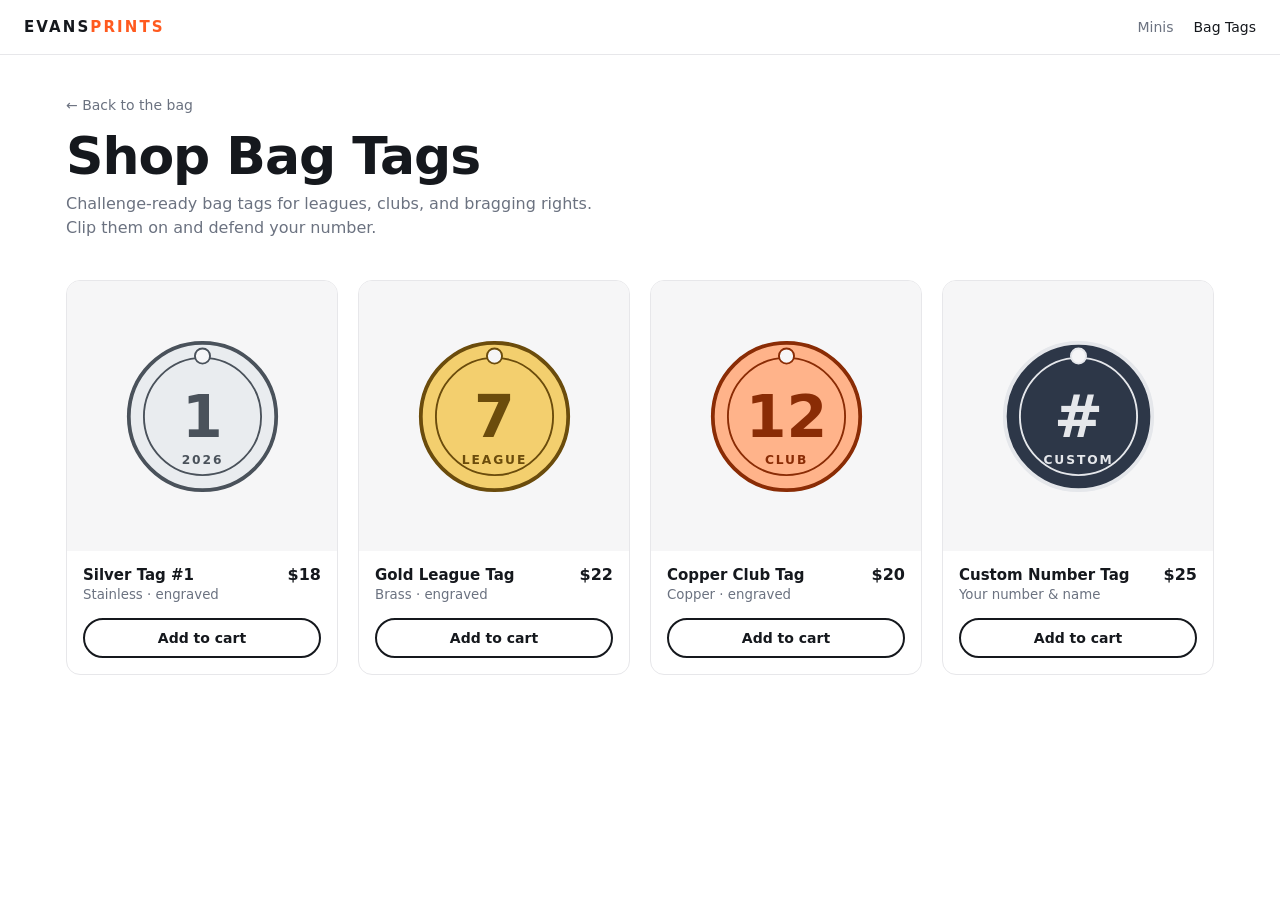
==== shop-bag-tags.html @ f1944061 "Add disc golf bag landing mockup with Shop Minis / Shop Bag Tags callouts Illustrated SVG hero: back" ====
<!doctype html>
<html lang="en">
<head>
<meta charset="utf-8">
<meta name="viewport" content="width=device-width, initial-scale=1">
<title>Shop Bag Tags — Evansprints</title>
<link rel="stylesheet" href="styles.css">
</head>
<body>
<header class="site-header">
  <a class="brand" href="index.html">EVANS<span>PRINTS</span></a>
  <nav class="site-nav">
    <a href="shop-minis.html">Minis</a>
    <a href="shop-bag-tags.html" aria-current="page">Bag Tags</a>
  </nav>
</header>
<main>
  <section class="shop-head">
    <a class="back" href="index.html">&larr; Back to the bag</a>
    <h1>Shop Bag Tags</h1>
    <p>Challenge-ready bag tags for leagues, clubs, and bragging rights. Clip them on and defend your number.</p>
  </section>
  <section class="grid">
    <article class="card">
      <div class="img"><svg viewBox="0 0 200 200" aria-hidden="true"><circle cx="100" cy="100" r="78" fill="#e9ecef" stroke="#4a525b" stroke-width="4"/><circle cx="100" cy="100" r="62" fill="none" stroke="#4a525b" stroke-width="2"/><circle cx="100" cy="36" r="8" fill="#f6f6f7" stroke="#4a525b" stroke-width="2"/><text x="100" y="122" text-anchor="middle" font-family="Inter,system-ui,sans-serif" font-weight="900" font-size="62" fill="#4a525b">1</text><text x="100" y="150" text-anchor="middle" font-family="Inter,system-ui,sans-serif" font-weight="700" font-size="13" letter-spacing="2" fill="#4a525b">2026</text></svg></div>
      <div class="info"><div><h3>Silver Tag #1</h3><small>Stainless · engraved</small></div><span class="price">$18</span></div>
      <a class="btn" href="#">Add to cart</a>
    </article>
    <article class="card">
      <div class="img"><svg viewBox="0 0 200 200" aria-hidden="true"><circle cx="100" cy="100" r="78" fill="#f3cf6e" stroke="#6b4c0c" stroke-width="4"/><circle cx="100" cy="100" r="62" fill="none" stroke="#6b4c0c" stroke-width="2"/><circle cx="100" cy="36" r="8" fill="#f6f6f7" stroke="#6b4c0c" stroke-width="2"/><text x="100" y="122" text-anchor="middle" font-family="Inter,system-ui,sans-serif" font-weight="900" font-size="62" fill="#6b4c0c">7</text><text x="100" y="150" text-anchor="middle" font-family="Inter,system-ui,sans-serif" font-weight="700" font-size="13" letter-spacing="2" fill="#6b4c0c">LEAGUE</text></svg></div>
      <div class="info"><div><h3>Gold League Tag</h3><small>Brass · engraved</small></div><span class="price">$22</span></div>
      <a class="btn" href="#">Add to cart</a>
    </article>
    <article class="card">
      <div class="img"><svg viewBox="0 0 200 200" aria-hidden="true"><circle cx="100" cy="100" r="78" fill="#ffb38a" stroke="#8a2c05" stroke-width="4"/><circle cx="100" cy="100" r="62" fill="none" stroke="#8a2c05" stroke-width="2"/><circle cx="100" cy="36" r="8" fill="#f6f6f7" stroke="#8a2c05" stroke-width="2"/><text x="100" y="122" text-anchor="middle" font-family="Inter,system-ui,sans-serif" font-weight="900" font-size="62" fill="#8a2c05">12</text><text x="100" y="150" text-anchor="middle" font-family="Inter,system-ui,sans-serif" font-weight="700" font-size="13" letter-spacing="2" fill="#8a2c05">CLUB</text></svg></div>
      <div class="info"><div><h3>Copper Club Tag</h3><small>Copper · engraved</small></div><span class="price">$20</span></div>
      <a class="btn" href="#">Add to cart</a>
    </article>
    <article class="card">
      <div class="img"><svg viewBox="0 0 200 200" aria-hidden="true"><circle cx="100" cy="100" r="78" fill="#2d3748" stroke="#e5e7eb" stroke-width="4"/><circle cx="100" cy="100" r="62" fill="none" stroke="#e5e7eb" stroke-width="2"/><circle cx="100" cy="36" r="8" fill="#f6f6f7" stroke="#e5e7eb" stroke-width="2"/><text x="100" y="122" text-anchor="middle" font-family="Inter,system-ui,sans-serif" font-weight="900" font-size="62" fill="#e5e7eb">#</text><text x="100" y="150" text-anchor="middle" font-family="Inter,system-ui,sans-serif" font-weight="700" font-size="13" letter-spacing="2" fill="#e5e7eb">CUSTOM</text></svg></div>
      <div class="info"><div><h3>Custom Number Tag</h3><small>Your number & name</small></div><span class="price">$25</span></div>
      <a class="btn" href="#">Add to cart</a>
    </article>
  </section>
</main>
</body>
</html>
---- styles.css ----
:root{
  --bg:#ffffff; --ink:#15181d; --muted:#6b7280; --line:#e7e7ea;
  --accent:#ff5a1f; --accent-soft:rgba(255,90,31,.10);
}
*{box-sizing:border-box}
html,body{margin:0;background:var(--bg);color:var(--ink);font-family:"Inter",system-ui,-apple-system,Segoe UI,Roboto,sans-serif}
a{color:inherit}
.site-header{display:flex;align-items:center;justify-content:space-between;gap:16px;padding:18px 24px;border-bottom:1px solid var(--line)}
.brand{font-weight:800;letter-spacing:.14em;text-decoration:none;font-size:15px}
.brand span{color:var(--accent)}
.site-nav{display:flex;gap:20px;font-size:14px}
.site-nav a{text-decoration:none;color:var(--muted)}
.site-nav a:hover,.site-nav a[aria-current]{color:var(--ink)}
main{max-width:1180px;margin:0 auto;padding:0 16px}

/* hero */
.hero{display:block;width:100%;height:auto;max-height:calc(100vh - 70px);margin:0 auto}
.callout-ring{fill:var(--accent-soft);stroke:var(--accent);stroke-width:3;stroke-dasharray:10 7;animation:march 1.4s linear infinite}
.leader{stroke:var(--accent);stroke-width:2.5;fill:none}
.leader-halo{stroke:#fff;stroke-width:7;fill:none;stroke-linecap:round}
.dot{fill:var(--accent)}
.cta .pill{fill:#fff;stroke:var(--ink);stroke-width:2;transition:fill .2s}
.cta text{font:700 26px "Inter",system-ui,sans-serif;fill:var(--ink);transition:fill .2s}
.cta .arrow{stroke:var(--ink);stroke-width:2.5;fill:none;transition:transform .2s}
.cta{cursor:pointer;outline:none}
.cta:hover .pill,.cta:focus-visible .pill{fill:var(--ink)}
.cta:hover text,.cta:focus-visible text{fill:#fff}
.cta:hover .arrow,.cta:focus-visible .arrow{stroke:#fff;transform:translateX(5px)}
.target{transition:filter .2s}
.callout:has(.cta:hover) .callout-ring{stroke-width:4;fill:rgba(255,90,31,.18)}
@keyframes march{to{stroke-dashoffset:-34}}
@media (prefers-reduced-motion:reduce){.callout-ring{animation:none}}

/* shop pages */
.shop-head{padding:40px 0 8px}
.back{font-size:14px;color:var(--muted);text-decoration:none}
.back:hover{color:var(--ink)}
.shop-head h1{font-size:clamp(32px,6vw,52px);margin:12px 0 6px;letter-spacing:-.02em}
.shop-head p{color:var(--muted);margin:0;max-width:560px;line-height:1.5}
.grid{display:grid;grid-template-columns:repeat(auto-fill,minmax(220px,1fr));gap:20px;padding:32px 0 64px}
.card{border:1px solid var(--line);border-radius:14px;overflow:hidden;background:#fff;transition:box-shadow .2s,transform .2s}
.card:hover{box-shadow:0 10px 30px rgba(0,0,0,.08);transform:translateY(-2px)}
.card .img{background:#f6f6f7;aspect-ratio:1/1;display:grid;place-items:center}
.card .img svg{width:70%;height:auto}
.card .info{padding:14px 16px 16px;display:flex;justify-content:space-between;align-items:baseline;gap:8px}
.card h3{margin:0;font-size:15px}
.card small{display:block;color:var(--muted);margin-top:3px}
.price{font-weight:700}
.btn{display:block;margin:0 16px 16px;padding:10px;border-radius:999px;border:2px solid var(--ink);text-align:center;font-weight:700;text-decoration:none;font-size:14px}
.btn:hover{background:var(--ink);color:#fff}
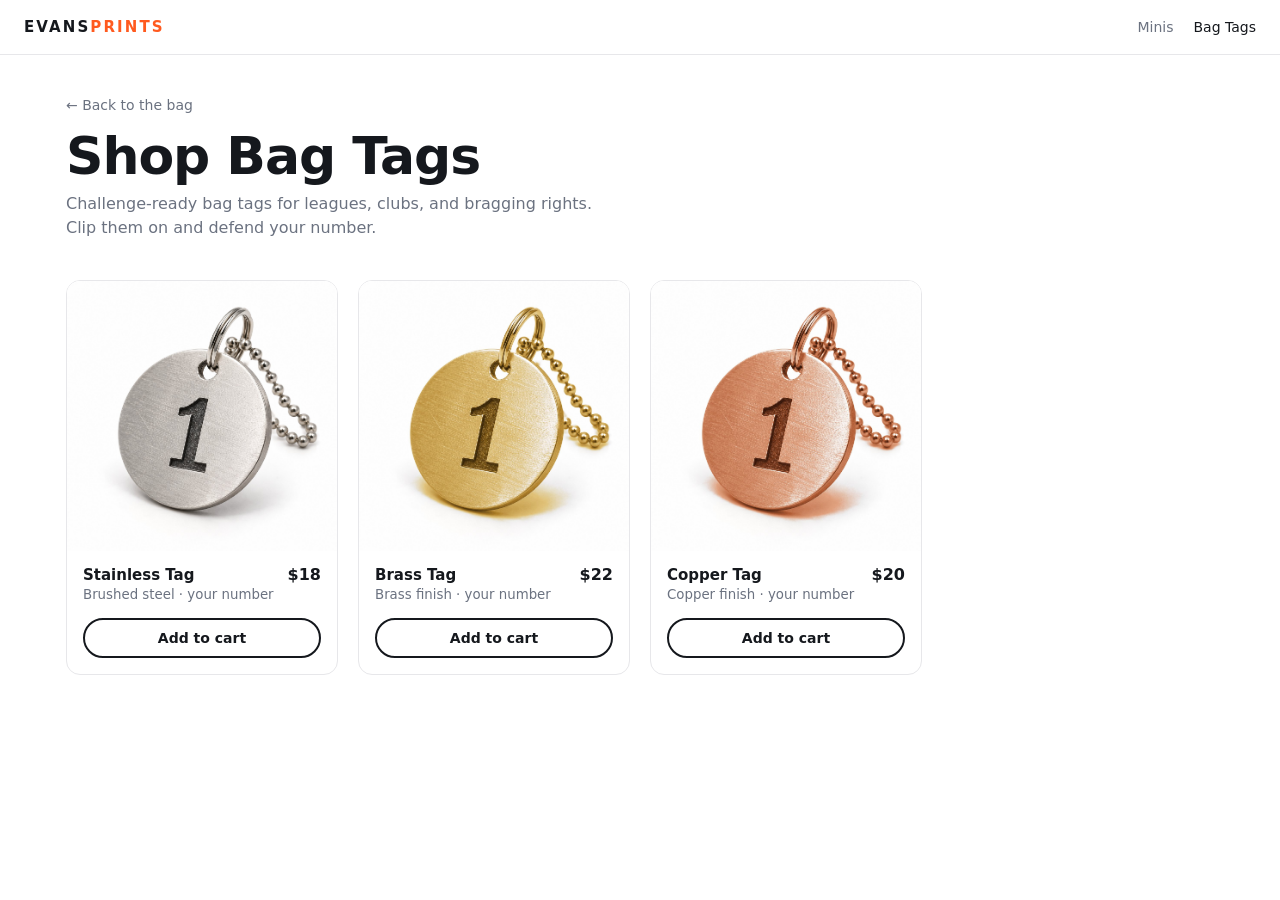
==== commit f33cface: "Use generated product photos for hero and shop pages Hero now shows the camo bag photo with outlines" ====
--- a/shop-bag-tags.html
+++ b/shop-bag-tags.html
@@ -22,23 +22,18 @@
   </section>
   <section class="grid">
     <article class="card">
-      <div class="img"><svg viewBox="0 0 200 200" aria-hidden="true"><circle cx="100" cy="100" r="78" fill="#e9ecef" stroke="#4a525b" stroke-width="4"/><circle cx="100" cy="100" r="62" fill="none" stroke="#4a525b" stroke-width="2"/><circle cx="100" cy="36" r="8" fill="#f6f6f7" stroke="#4a525b" stroke-width="2"/><text x="100" y="122" text-anchor="middle" font-family="Inter,system-ui,sans-serif" font-weight="900" font-size="62" fill="#4a525b">1</text><text x="100" y="150" text-anchor="middle" font-family="Inter,system-ui,sans-serif" font-weight="700" font-size="13" letter-spacing="2" fill="#4a525b">2026</text></svg></div>
-      <div class="info"><div><h3>Silver Tag #1</h3><small>Stainless · engraved</small></div><span class="price">$18</span></div>
+      <div class="img photo"><img src="assets/tag-stainless.jpg" alt="Stainless bag tag with engraved number on ball chain" loading="lazy"></div>
+      <div class="info"><div><h3>Stainless Tag</h3><small>Brushed steel · your number</small></div><span class="price">$18</span></div>
       <a class="btn" href="#">Add to cart</a>
     </article>
     <article class="card">
-      <div class="img"><svg viewBox="0 0 200 200" aria-hidden="true"><circle cx="100" cy="100" r="78" fill="#f3cf6e" stroke="#6b4c0c" stroke-width="4"/><circle cx="100" cy="100" r="62" fill="none" stroke="#6b4c0c" stroke-width="2"/><circle cx="100" cy="36" r="8" fill="#f6f6f7" stroke="#6b4c0c" stroke-width="2"/><text x="100" y="122" text-anchor="middle" font-family="Inter,system-ui,sans-serif" font-weight="900" font-size="62" fill="#6b4c0c">7</text><text x="100" y="150" text-anchor="middle" font-family="Inter,system-ui,sans-serif" font-weight="700" font-size="13" letter-spacing="2" fill="#6b4c0c">LEAGUE</text></svg></div>
-      <div class="info"><div><h3>Gold League Tag</h3><small>Brass · engraved</small></div><span class="price">$22</span></div>
+      <div class="img photo"><img src="assets/tag-brass.jpg" alt="Brass bag tag with engraved number on ball chain"></div>
+      <div class="info"><div><h3>Brass Tag</h3><small>Brass finish · your number</small></div><span class="price">$22</span></div>
       <a class="btn" href="#">Add to cart</a>
     </article>
     <article class="card">
-      <div class="img"><svg viewBox="0 0 200 200" aria-hidden="true"><circle cx="100" cy="100" r="78" fill="#ffb38a" stroke="#8a2c05" stroke-width="4"/><circle cx="100" cy="100" r="62" fill="none" stroke="#8a2c05" stroke-width="2"/><circle cx="100" cy="36" r="8" fill="#f6f6f7" stroke="#8a2c05" stroke-width="2"/><text x="100" y="122" text-anchor="middle" font-family="Inter,system-ui,sans-serif" font-weight="900" font-size="62" fill="#8a2c05">12</text><text x="100" y="150" text-anchor="middle" font-family="Inter,system-ui,sans-serif" font-weight="700" font-size="13" letter-spacing="2" fill="#8a2c05">CLUB</text></svg></div>
-      <div class="info"><div><h3>Copper Club Tag</h3><small>Copper · engraved</small></div><span class="price">$20</span></div>
-      <a class="btn" href="#">Add to cart</a>
-    </article>
-    <article class="card">
-      <div class="img"><svg viewBox="0 0 200 200" aria-hidden="true"><circle cx="100" cy="100" r="78" fill="#2d3748" stroke="#e5e7eb" stroke-width="4"/><circle cx="100" cy="100" r="62" fill="none" stroke="#e5e7eb" stroke-width="2"/><circle cx="100" cy="36" r="8" fill="#f6f6f7" stroke="#e5e7eb" stroke-width="2"/><text x="100" y="122" text-anchor="middle" font-family="Inter,system-ui,sans-serif" font-weight="900" font-size="62" fill="#e5e7eb">#</text><text x="100" y="150" text-anchor="middle" font-family="Inter,system-ui,sans-serif" font-weight="700" font-size="13" letter-spacing="2" fill="#e5e7eb">CUSTOM</text></svg></div>
-      <div class="info"><div><h3>Custom Number Tag</h3><small>Your number & name</small></div><span class="price">$25</span></div>
+      <div class="img photo"><img src="assets/tag-copper.jpg" alt="Copper bag tag with engraved number on ball chain"></div>
+      <div class="info"><div><h3>Copper Tag</h3><small>Copper finish · your number</small></div><span class="price">$20</span></div>
       <a class="btn" href="#">Add to cart</a>
     </article>
   </section>
--- a/styles.css
+++ b/styles.css
@@ -20,9 +20,10 @@
 .leader-halo{stroke:#fff;stroke-width:7;fill:none;stroke-linecap:round}
 .dot{fill:var(--accent)}
 .cta .pill{fill:#fff;stroke:var(--ink);stroke-width:2;transition:fill .2s}
-.cta text{font:700 26px "Inter",system-ui,sans-serif;fill:var(--ink);transition:fill .2s}
+.cta text{font:700 var(--cta-size,26px) "Inter",system-ui,sans-serif;fill:var(--ink);transition:fill .2s}
 .cta .arrow{stroke:var(--ink);stroke-width:2.5;fill:none;transition:transform .2s}
 .cta{cursor:pointer;outline:none}
+.hero{--cta-size:30px}
 .cta:hover .pill,.cta:focus-visible .pill{fill:var(--ink)}
 .cta:hover text,.cta:focus-visible text{fill:#fff}
 .cta:hover .arrow,.cta:focus-visible .arrow{stroke:#fff;transform:translateX(5px)}
@@ -48,3 +49,7 @@
 .price{font-weight:700}
 .btn{display:block;margin:0 16px 16px;padding:10px;border-radius:999px;border:2px solid var(--ink);text-align:center;font-weight:700;text-decoration:none;font-size:14px}
 .btn:hover{background:var(--ink);color:#fff}
+
+/* photo product cards: white photo backgrounds blend into the card */
+.card .img.photo{background:#fff;place-items:stretch}
+.card .img.photo img{width:100%;height:100%;object-fit:cover;display:block}
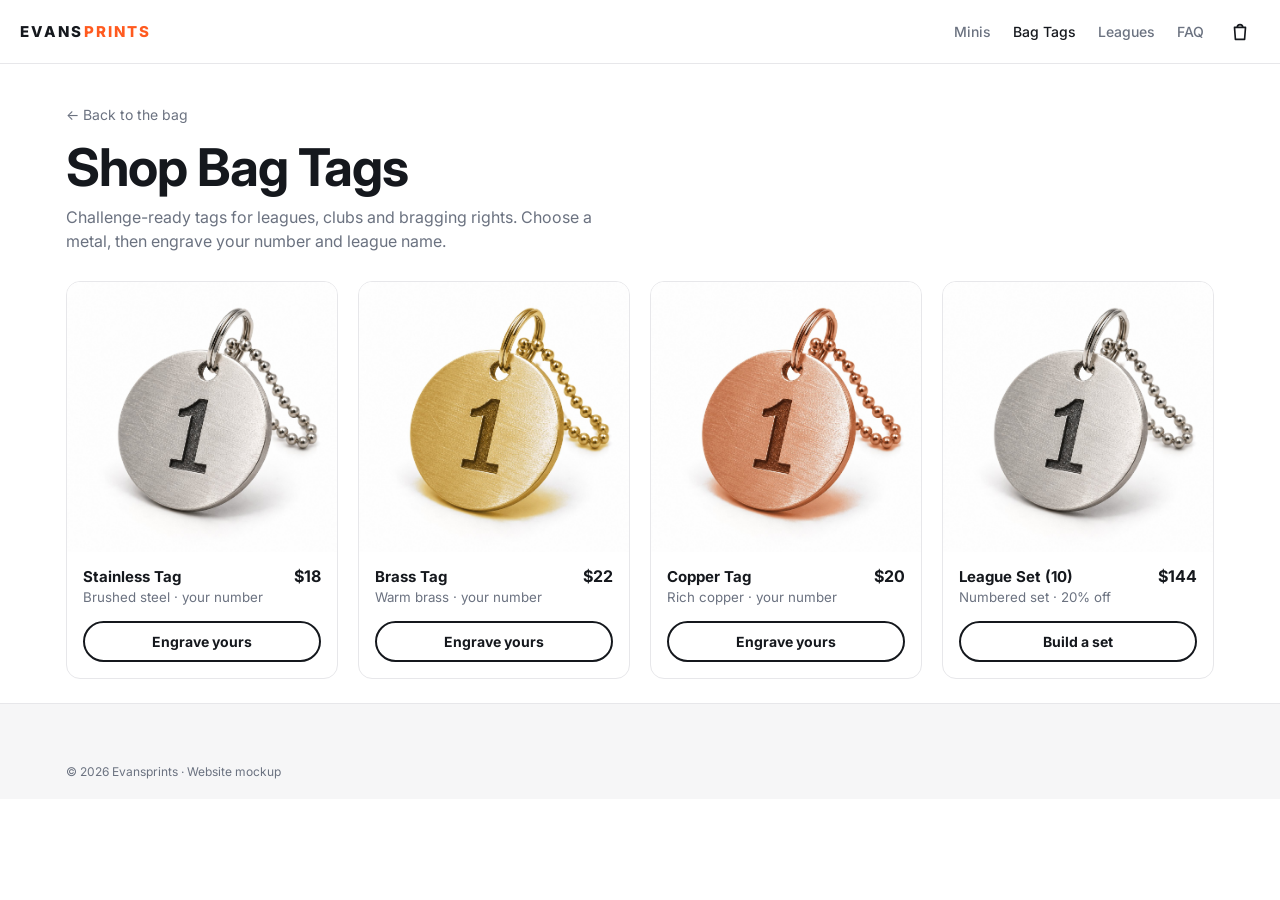
==== commit eb686d10: "Turn mockup into a full site with zoom-in customizers Clicking the tags or mini (on the photo, label" ====
--- a/shop-bag-tags.html
+++ b/shop-bag-tags.html
@@ -3,40 +3,54 @@
 <head>
 <meta charset="utf-8">
 <meta name="viewport" content="width=device-width, initial-scale=1">
-<title>Shop Bag Tags — Evansprints</title>
+<title>Shop Bag Tags | Evansprints</title>
+<link rel="preconnect" href="https://fonts.googleapis.com">
+<link rel="preconnect" href="https://fonts.gstatic.com" crossorigin>
+<link href="https://fonts.googleapis.com/css2?family=Inter:wght@400;500;600;700;800;900&display=swap" rel="stylesheet">
 <link rel="stylesheet" href="styles.css">
 </head>
 <body>
 <header class="site-header">
   <a class="brand" href="index.html">EVANS<span>PRINTS</span></a>
-  <nav class="site-nav">
+  <nav class="site-nav" aria-label="Main">
     <a href="shop-minis.html">Minis</a>
     <a href="shop-bag-tags.html" aria-current="page">Bag Tags</a>
+    <a href="index.html#leagues" class="hide-sm">Leagues</a>
+    <a href="index.html#faq" class="hide-sm">FAQ</a>
   </nav>
+  <a class="cart-btn" href="index.html#cart" aria-label="Cart">
+    <svg viewBox="0 0 24 24" aria-hidden="true"><path d="M6 7h12l-1 13H7L6 7Z" fill="none" stroke="currentColor" stroke-width="1.8" stroke-linejoin="round"/><path d="M9 7a3 3 0 0 1 6 0" fill="none" stroke="currentColor" stroke-width="1.8"/></svg>
+  </a>
 </header>
-<main>
+<main class="wrap">
   <section class="shop-head">
     <a class="back" href="index.html">&larr; Back to the bag</a>
     <h1>Shop Bag Tags</h1>
-    <p>Challenge-ready bag tags for leagues, clubs, and bragging rights. Clip them on and defend your number.</p>
+    <p>Challenge-ready tags for leagues, clubs and bragging rights. Choose a metal, then engrave your number and league name.</p>
   </section>
   <section class="grid">
-    <article class="card">
-      <div class="img photo"><img src="assets/tag-stainless.jpg" alt="Stainless bag tag with engraved number on ball chain" loading="lazy"></div>
+    <a class="card" href="index.html#tag?metal=stainless">
+      <div class="img"><img src="assets/tag-stainless.jpg" alt="Stainless Tag" loading="lazy"></div>
       <div class="info"><div><h3>Stainless Tag</h3><small>Brushed steel · your number</small></div><span class="price">$18</span></div>
-      <a class="btn" href="#">Add to cart</a>
-    </article>
-    <article class="card">
-      <div class="img photo"><img src="assets/tag-brass.jpg" alt="Brass bag tag with engraved number on ball chain"></div>
-      <div class="info"><div><h3>Brass Tag</h3><small>Brass finish · your number</small></div><span class="price">$22</span></div>
-      <a class="btn" href="#">Add to cart</a>
-    </article>
-    <article class="card">
-      <div class="img photo"><img src="assets/tag-copper.jpg" alt="Copper bag tag with engraved number on ball chain"></div>
-      <div class="info"><div><h3>Copper Tag</h3><small>Copper finish · your number</small></div><span class="price">$20</span></div>
-      <a class="btn" href="#">Add to cart</a>
-    </article>
+      <span class="btn">Engrave yours</span>
+    </a>
+    <a class="card" href="index.html#tag?metal=brass">
+      <div class="img"><img src="assets/tag-brass.jpg" alt="Brass Tag" loading="lazy"></div>
+      <div class="info"><div><h3>Brass Tag</h3><small>Warm brass · your number</small></div><span class="price">$22</span></div>
+      <span class="btn">Engrave yours</span>
+    </a>
+    <a class="card" href="index.html#tag?metal=copper">
+      <div class="img"><img src="assets/tag-copper.jpg" alt="Copper Tag" loading="lazy"></div>
+      <div class="info"><div><h3>Copper Tag</h3><small>Rich copper · your number</small></div><span class="price">$20</span></div>
+      <span class="btn">Engrave yours</span>
+    </a>
+    <a class="card" href="index.html#tag?qty=10&amp;top=YOUR%20LEAGUE">
+      <div class="img"><img src="assets/tag-stainless.jpg" alt="League Set (10)" loading="lazy"></div>
+      <div class="info"><div><h3>League Set (10)</h3><small>Numbered set · 20% off</small></div><span class="price">$144</span></div>
+      <span class="btn">Build a set</span>
+    </a>
   </section>
 </main>
+<footer class="site-footer"><p class="wrap fine">© 2026 Evansprints · Website mockup</p></footer>
 </body>
 </html>
--- a/styles.css
+++ b/styles.css
@@ -1,36 +1,174 @@
 :root{
-  --bg:#ffffff; --ink:#15181d; --muted:#6b7280; --line:#e7e7ea;
-  --accent:#ff5a1f; --accent-soft:rgba(255,90,31,.10);
+  --bg:#ffffff; --ink:#15181d; --muted:#6b7280; --line:#e7e7ea; --soft:#f6f6f7;
+  --accent:#ff5a1f;
+  --hl:#e6ff00; --hl-edge:rgba(40,44,0,.55);
+  --header:64px; --panel-w:420px;
+  --ease:cubic-bezier(.65,0,.35,1);
 }
 *{box-sizing:border-box}
-html,body{margin:0;background:var(--bg);color:var(--ink);font-family:"Inter",system-ui,-apple-system,Segoe UI,Roboto,sans-serif}
+html{scroll-behavior:smooth}
+html,body{margin:0;background:var(--bg);color:var(--ink);font-family:"Inter",system-ui,-apple-system,Segoe UI,Roboto,sans-serif;-webkit-font-smoothing:antialiased}
+body.locked{overflow:hidden}
 a{color:inherit}
-.site-header{display:flex;align-items:center;justify-content:space-between;gap:16px;padding:18px 24px;border-bottom:1px solid var(--line)}
-.brand{font-weight:800;letter-spacing:.14em;text-decoration:none;font-size:15px}
+button,input,select{font:inherit;color:inherit}
+.wrap{max-width:1180px;margin:0 auto;padding:0 16px}
+.eyebrow{margin:0;font-size:12px;font-weight:700;letter-spacing:.12em;text-transform:uppercase;color:var(--muted)}
+
+/* header */
+.site-header{position:sticky;top:0;z-index:30;height:var(--header);display:flex;align-items:center;gap:16px;padding:0 20px;background:rgba(255,255,255,.92);backdrop-filter:blur(8px);border-bottom:1px solid var(--line)}
+.brand{font-weight:800;letter-spacing:.14em;text-decoration:none;font-size:15px;white-space:nowrap}
 .brand span{color:var(--accent)}
-.site-nav{display:flex;gap:20px;font-size:14px}
-.site-nav a{text-decoration:none;color:var(--muted)}
+.site-nav{display:flex;gap:22px;font-size:14px;margin-left:auto}
+.site-nav a{text-decoration:none;color:var(--muted);font-weight:500}
 .site-nav a:hover,.site-nav a[aria-current]{color:var(--ink)}
-main{max-width:1180px;margin:0 auto;padding:0 16px}
+.cart-btn{position:relative;display:grid;place-items:center;width:40px;height:40px;border-radius:50%;text-decoration:none}
+.cart-btn:hover{background:var(--soft)}
+.cart-btn svg{width:22px;height:22px}
+.cart-count{position:absolute;top:2px;right:0;min-width:18px;height:18px;padding:0 5px;border-radius:9px;background:var(--ink);color:#fff;font-size:11px;font-weight:700;display:grid;place-items:center}
+.cart-count[data-empty]{display:none}
+.cart-count.bump{animation:bump .4s}
+@keyframes bump{40%{transform:scale(1.35)}}
 
-/* hero */
-.hero{display:block;width:100%;height:auto;max-height:calc(100vh - 70px);margin:0 auto}
-.callout-ring{fill:var(--accent-soft);stroke:var(--accent);stroke-width:3;stroke-dasharray:10 7;animation:march 1.4s linear infinite}
-.leader{stroke:var(--accent);stroke-width:2.5;fill:none}
-.leader-halo{stroke:#fff;stroke-width:7;fill:none;stroke-linecap:round}
-.dot{fill:var(--accent)}
+/* hero stage */
+.stage{position:relative;height:min(calc(100vh - var(--header)),66vw);min-height:300px;overflow:hidden;background:#fff}
+.hero{display:block;width:100%;height:100%}
+.stage-hint{position:absolute;left:0;right:0;bottom:10px;margin:0;text-align:center;font-size:13px;color:var(--muted);transition:opacity .3s;pointer-events:none}
+
+.outline{fill:transparent;stroke:var(--hl);stroke-width:6;stroke-linejoin:round;filter:drop-shadow(0 0 1.2px var(--hl-edge));transition:stroke-width .2s,opacity .35s}
+.outline-glow{fill:none;stroke:var(--hl);stroke-width:18;stroke-linejoin:round;filter:url(#glow);opacity:.75;animation:pulse 2.2s ease-in-out infinite;transition:opacity .35s}
+.item-link .outline{pointer-events:all}
+.leader{stroke:var(--hl);stroke-width:4;fill:none;stroke-linecap:round;stroke-linejoin:round}
+.leader-halo{stroke:var(--hl-edge);stroke-width:6.5;fill:none;stroke-linecap:round;stroke-linejoin:round}
+.dot{fill:var(--hl);stroke:var(--hl-edge);stroke-width:1.5}
+.label{transition:opacity .35s}
 .cta .pill{fill:#fff;stroke:var(--ink);stroke-width:2;transition:fill .2s}
-.cta text{font:700 var(--cta-size,26px) "Inter",system-ui,sans-serif;fill:var(--ink);transition:fill .2s}
+.cta text{font:700 30px "Inter",system-ui,sans-serif;fill:var(--ink);transition:fill .2s}
 .cta .arrow{stroke:var(--ink);stroke-width:2.5;fill:none;transition:transform .2s}
-.cta{cursor:pointer;outline:none}
-.hero{--cta-size:30px}
-.cta:hover .pill,.cta:focus-visible .pill{fill:var(--ink)}
-.cta:hover text,.cta:focus-visible text{fill:#fff}
-.cta:hover .arrow,.cta:focus-visible .arrow{stroke:#fff;transform:translateX(5px)}
-.target{transition:filter .2s}
-.callout:has(.cta:hover) .callout-ring{stroke-width:4;fill:rgba(255,90,31,.18)}
-@keyframes march{to{stroke-dashoffset:-34}}
-@media (prefers-reduced-motion:reduce){.callout-ring{animation:none}}
+.cta,.item-link{cursor:pointer;outline:none}
+.callout:has(a:hover) .pill,.cta:focus-visible .pill{fill:var(--ink)}
+.callout:has(a:hover) .cta text,.cta:focus-visible text{fill:#fff}
+.callout:has(a:hover) .arrow,.cta:focus-visible .arrow{stroke:#fff;transform:translateX(5px)}
+.callout:has(a:hover) .outline,.callout:has(.cta:focus-visible) .outline{stroke-width:8}
+.callout:has(a:hover) .outline-glow,.callout:has(.cta:focus-visible) .outline-glow{opacity:.9;animation:none}
+@keyframes pulse{50%{opacity:.35}}
+
+.tint,.stamp{opacity:0;transition:opacity .4s}
+.stamp text{font-family:"Inter",system-ui,sans-serif}
+
+/* customizing state */
+body.customizing .label,body.customizing .outline-glow,body.customizing .stage-hint{opacity:0;pointer-events:none}
+body.customizing .outline{opacity:0}
+body.customizing .outline-glow{animation:none}
+body.customizing .item-link{pointer-events:none}
+body[data-kind="mini"] #tintMini,body[data-kind="mini"] #miniStamp,body[data-kind="tag"] #tintTag{opacity:1}
+
+/* side panel (customizer + cart) */
+.panel{position:fixed;z-index:40;top:var(--header);right:0;bottom:0;width:var(--panel-w);max-width:100%;background:#fff;border-left:1px solid var(--line);box-shadow:-20px 0 40px rgba(0,0,0,.06);display:flex;flex-direction:column;transform:translateX(105%);transition:transform .55s var(--ease);visibility:hidden}
+.panel.open{transform:none;visibility:visible}
+.panel-head{display:flex;align-items:center;gap:12px;padding:18px 20px 14px;border-bottom:1px solid var(--line)}
+.panel-head h2{margin:2px 0 0;font-size:22px;letter-spacing:-.01em}
+.panel-price{margin-left:auto;font-weight:800;font-size:20px}
+.cart .panel-head .icon-btn{margin-left:auto}
+.icon-btn{width:38px;height:38px;flex:none;border:1px solid var(--line);border-radius:50%;background:#fff;display:grid;place-items:center;cursor:pointer}
+.icon-btn:hover{background:var(--soft)}
+.icon-btn svg{width:18px;height:18px}
+.panel-body{flex:1;overflow-y:auto;padding:6px 20px 20px}
+.panel-body[hidden]{display:none}
+fieldset{border:0;margin:0;padding:16px 0 4px}
+legend{padding:0;font-weight:700;font-size:14px;margin-bottom:10px;display:flex;gap:8px;width:100%}
+legend .value{font-weight:500;color:var(--muted)}
+.swatches{display:flex;flex-wrap:wrap;gap:10px}
+.swatch{position:relative;width:40px;height:40px;border-radius:50%;border:0;cursor:pointer;box-shadow:inset 0 0 0 1px rgba(0,0,0,.12);transition:transform .15s}
+.swatch:hover{transform:scale(1.08)}
+.swatch[aria-checked="true"]{box-shadow:0 0 0 2px #fff,0 0 0 4px var(--ink)}
+.swatch small{position:absolute;top:-6px;right:-8px;background:var(--ink);color:#fff;font-size:9px;font-weight:700;padding:2px 4px;border-radius:6px}
+.seg{display:flex;flex-wrap:wrap;gap:8px}
+.seg label{cursor:pointer}
+.seg input{position:absolute;opacity:0;pointer-events:none}
+.seg span{display:block;padding:9px 14px;border:1.5px solid var(--line);border-radius:999px;font-size:14px;font-weight:600;transition:all .15s}
+.seg input:checked+span{border-color:var(--ink);background:var(--ink);color:#fff}
+.seg input:focus-visible+span{outline:2px solid var(--accent);outline-offset:2px}
+.field{display:block;margin-top:14px}
+.field>span{display:block;font-size:14px;font-weight:700;margin-bottom:6px}
+.field small{font-weight:500;color:var(--muted)}
+.field input,.field select{width:100%;height:44px;padding:0 12px;border:1.5px solid var(--line);border-radius:10px;background:#fff}
+.field input:focus,.field select:focus{outline:none;border-color:var(--ink)}
+.row{display:grid;grid-template-columns:1fr 1fr;gap:12px}
+.note{margin:18px 0 0;padding:10px 12px;border-radius:10px;background:var(--soft);font-size:13px;color:var(--muted)}
+.tag-preview{display:flex;align-items:center;gap:16px;margin-top:14px;padding:12px;border-radius:14px;background:var(--soft)}
+.tag-preview svg{width:110px;height:110px;flex:none}
+.tag-preview p{margin:0;font-size:13px;color:var(--muted)}
+.pv-ink{fill:rgba(20,20,20,.82)}
+.panel-foot{display:flex;gap:12px;align-items:center;padding:14px 20px calc(14px + env(safe-area-inset-bottom));border-top:1px solid var(--line);background:#fff}
+.qty{display:flex;align-items:center;border:1.5px solid var(--line);border-radius:999px;height:48px}
+.qty button{width:40px;height:100%;border:0;background:none;font-size:20px;cursor:pointer}
+.qty output{min-width:24px;text-align:center;font-weight:700}
+.btn-primary,.btn-ghost,.btn-light{display:inline-flex;align-items:center;justify-content:center;gap:6px;height:48px;padding:0 22px;border-radius:999px;font-weight:700;text-decoration:none;cursor:pointer;border:2px solid var(--ink);transition:transform .15s,background .15s}
+.btn-primary{background:var(--ink);color:#fff}
+.btn-primary:hover{transform:translateY(-1px)}
+.btn-ghost{background:#fff;color:var(--ink)}
+.btn-ghost:hover{background:var(--soft)}
+.btn-light{background:var(--hl);border-color:var(--hl);color:var(--ink)}
+.panel-foot .btn-primary{flex:1}
+
+/* cart */
+.cart-item{display:grid;grid-template-columns:64px 1fr auto;gap:12px;align-items:center;padding:14px 0;border-bottom:1px solid var(--line)}
+.cart-item img{width:64px;height:64px;object-fit:cover;border-radius:10px;background:var(--soft)}
+.cart-item h4{margin:0;font-size:14px}
+.cart-item p{margin:3px 0 0;font-size:12px;color:var(--muted);line-height:1.4}
+.cart-item .right{text-align:right;font-weight:700;font-size:14px}
+.cart-item button{display:block;margin-top:6px;margin-left:auto;border:0;background:none;color:var(--muted);font-size:12px;text-decoration:underline;cursor:pointer}
+.cart-empty{padding:40px 0;text-align:center;color:var(--muted)}
+.cart-foot{flex-direction:column;align-items:stretch}
+.cart-foot .btn-primary{flex:none}
+.subtotal{display:flex;justify-content:space-between;font-size:15px}
+.scrim{position:fixed;inset:var(--header) 0 0 0;z-index:35;background:rgba(10,12,16,.25)}
+.toast{position:fixed;left:50%;bottom:24px;z-index:60;transform:translate(-50%,calc(100% + 40px));background:var(--ink);color:#fff;padding:12px 18px;border-radius:999px;font-size:14px;font-weight:600;transition:transform .35s var(--ease);pointer-events:none;white-space:nowrap}
+.toast.show{transform:translate(-50%,0)}
+
+/* content */
+.intro{padding:56px 16px 24px;text-align:center}
+.intro h1{font-size:clamp(32px,5.5vw,56px);letter-spacing:-.03em;margin:0 0 12px;line-height:1.05}
+.intro p{max-width:560px;margin:0 auto;color:var(--muted);line-height:1.55}
+.intro-cta{display:flex;gap:12px;justify-content:center;flex-wrap:wrap;margin-top:24px}
+.steps{display:grid;grid-template-columns:repeat(3,1fr);gap:16px;padding-top:32px;padding-bottom:32px}
+.step{padding:22px;border:1px solid var(--line);border-radius:16px}
+.step span{display:grid;place-items:center;width:32px;height:32px;border-radius:50%;background:var(--hl);font-weight:800;font-size:14px}
+.step h3{margin:14px 0 6px;font-size:17px}
+.step p{margin:0;color:var(--muted);font-size:14px;line-height:1.5}
+.shelf{padding-top:28px}
+.shelf-head{display:flex;align-items:baseline;justify-content:space-between}
+.shelf-head h2{margin:0;font-size:26px;letter-spacing:-.02em}
+.shelf-head a{font-size:14px;color:var(--muted);text-decoration:none}
+.grid{display:grid;grid-template-columns:repeat(auto-fill,minmax(220px,1fr));gap:20px;padding:20px 0 24px}
+.card{border:1px solid var(--line);border-radius:14px;overflow:hidden;background:#fff;transition:box-shadow .2s,transform .2s;text-decoration:none;display:block}
+.card:hover{box-shadow:0 10px 30px rgba(0,0,0,.08);transform:translateY(-2px)}
+.card .img{aspect-ratio:1/1;background:#fff}
+.card .img img{width:100%;height:100%;object-fit:cover;display:block}
+.card .info{padding:14px 16px 16px;display:flex;justify-content:space-between;align-items:baseline;gap:8px}
+.card h3{margin:0;font-size:15px}
+.card small{display:block;color:var(--muted);margin-top:3px}
+.price{font-weight:700}
+.card .btn{display:block;margin:0 16px 16px;padding:10px;border-radius:999px;border:2px solid var(--ink);text-align:center;font-weight:700;font-size:14px}
+.card:hover .btn{background:var(--ink);color:#fff}
+.league{margin:48px 0;background:var(--ink);color:#fff}
+.league-inner{display:flex;align-items:center;justify-content:space-between;gap:24px;padding-top:48px;padding-bottom:48px;flex-wrap:wrap}
+.league h2{font-size:clamp(26px,4vw,38px);margin:8px 0 10px;letter-spacing:-.02em}
+.league p{margin:0;color:#b9bec7;max-width:560px;line-height:1.55}
+.league .eyebrow{color:var(--hl)}
+.faq{padding-bottom:48px;max-width:760px}
+.faq h2{font-size:26px;letter-spacing:-.02em}
+.faq details{border-bottom:1px solid var(--line);padding:16px 0}
+.faq summary{font-weight:700;cursor:pointer}
+.faq details p{color:var(--muted);line-height:1.55;margin:10px 0 0}
+.site-footer{border-top:1px solid var(--line);padding:36px 0 20px;background:var(--soft)}
+.footer-inner{display:flex;justify-content:space-between;gap:24px;flex-wrap:wrap}
+.footer-inner p{color:var(--muted);font-size:14px}
+.newsletter{flex:1 1 280px;max-width:440px;min-width:0}
+.newsletter label{display:block;font-weight:700;font-size:14px;margin-bottom:8px}
+.newsletter div{display:flex;gap:8px}
+.newsletter input{height:48px;padding:0 14px;border:1.5px solid var(--line);border-radius:999px;width:100%;min-width:0;flex:1;background:#fff}
+.fine{font-size:12px;color:var(--muted);margin-top:24px}
 
 /* shop pages */
 .shop-head{padding:40px 0 8px}
@@ -38,18 +176,22 @@
 .back:hover{color:var(--ink)}
 .shop-head h1{font-size:clamp(32px,6vw,52px);margin:12px 0 6px;letter-spacing:-.02em}
 .shop-head p{color:var(--muted);margin:0;max-width:560px;line-height:1.5}
-.grid{display:grid;grid-template-columns:repeat(auto-fill,minmax(220px,1fr));gap:20px;padding:32px 0 64px}
-.card{border:1px solid var(--line);border-radius:14px;overflow:hidden;background:#fff;transition:box-shadow .2s,transform .2s}
-.card:hover{box-shadow:0 10px 30px rgba(0,0,0,.08);transform:translateY(-2px)}
-.card .img{background:#f6f6f7;aspect-ratio:1/1;display:grid;place-items:center}
-.card .img svg{width:70%;height:auto}
-.card .info{padding:14px 16px 16px;display:flex;justify-content:space-between;align-items:baseline;gap:8px}
-.card h3{margin:0;font-size:15px}
-.card small{display:block;color:var(--muted);margin-top:3px}
-.price{font-weight:700}
-.btn{display:block;margin:0 16px 16px;padding:10px;border-radius:999px;border:2px solid var(--ink);text-align:center;font-weight:700;text-decoration:none;font-size:14px}
-.btn:hover{background:var(--ink);color:#fff}
 
-/* photo product cards: white photo backgrounds blend into the card */
-.card .img.photo{background:#fff;place-items:stretch}
-.card .img.photo img{width:100%;height:100%;object-fit:cover;display:block}
+/* phones: panel becomes a bottom sheet; hero shrinks above it */
+@media (max-width:860px){
+  :root{--panel-w:100%}
+  .hide-sm{display:none}
+  .site-nav{gap:16px}
+  .stage{height:70vw}
+  .label{display:none}
+  body.customizing .stage{height:calc(40vh - var(--header));height:calc(40dvh - var(--header));min-height:200px}
+  .panel{top:auto;height:calc(60vh - 0px);height:60dvh;border-left:0;border-top:1px solid var(--line);border-radius:18px 18px 0 0;transform:translateY(105%);box-shadow:0 -12px 30px rgba(0,0,0,.1)}
+  .cart{top:var(--header);height:auto;border-radius:0}
+  .steps{grid-template-columns:1fr}
+  .row{grid-template-columns:1fr 1fr}
+}
+@media (prefers-reduced-motion:reduce){
+  html{scroll-behavior:auto}
+  .outline-glow{animation:none}
+  .panel{transition:none}
+}
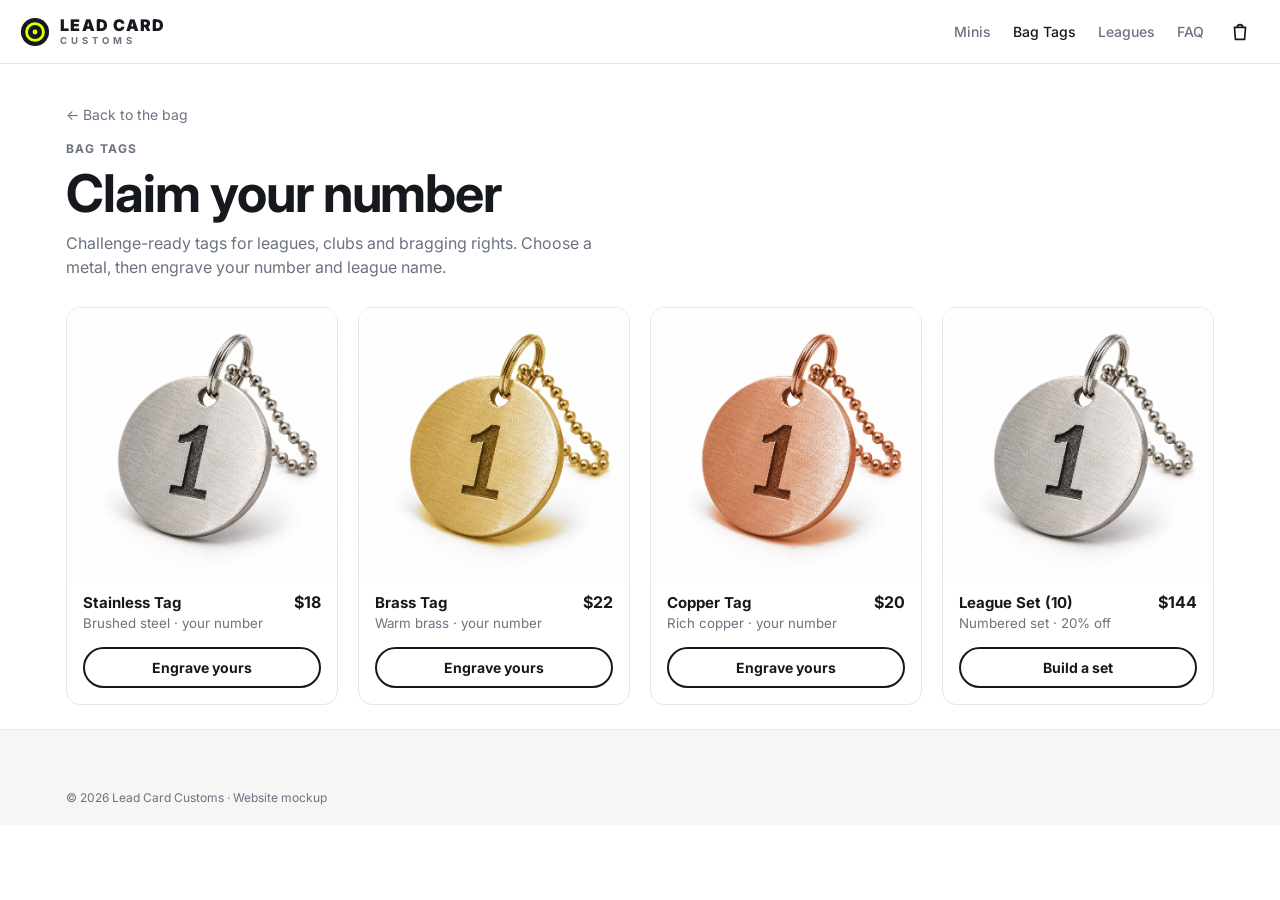
==== commit af0ff3d4: "Rebrand to Lead Card Customs New name, mini-disc logo mark and favicon, ink + highlighter palette (o" ====
--- a/shop-bag-tags.html
+++ b/shop-bag-tags.html
@@ -3,15 +3,16 @@
 <head>
 <meta charset="utf-8">
 <meta name="viewport" content="width=device-width, initial-scale=1">
-<title>Shop Bag Tags | Evansprints</title>
+<title>Shop Bag Tags | Lead Card Customs</title>
 <link rel="preconnect" href="https://fonts.googleapis.com">
 <link rel="preconnect" href="https://fonts.gstatic.com" crossorigin>
 <link href="https://fonts.googleapis.com/css2?family=Inter:wght@400;500;600;700;800;900&display=swap" rel="stylesheet">
+<link rel="icon" href="data:image/svg+xml,%3Csvg xmlns=%22http://www.w3.org/2000/svg%22 viewBox=%220 0 32 32%22%3E%3Ccircle cx=%2216%22 cy=%2216%22 r=%2215%22 fill=%22%2315181d%22/%3E%3Ccircle cx=%2216%22 cy=%2216%22 r=%229%22 fill=%22none%22 stroke=%22%23e6ff00%22 stroke-width=%223%22/%3E%3Ccircle cx=%2216%22 cy=%2216%22 r=%222.6%22 fill=%22%23e6ff00%22/%3E%3C/svg%3E">
 <link rel="stylesheet" href="styles.css">
 </head>
 <body>
 <header class="site-header">
-  <a class="brand" href="index.html">EVANS<span>PRINTS</span></a>
+  <a class="brand" href="index.html" aria-label="Lead Card Customs home"><svg class="brand-mark" viewBox="0 0 32 32" aria-hidden="true"><circle cx="16" cy="16" r="15" fill="#15181d"/><circle cx="16" cy="16" r="9" fill="none" stroke="#e6ff00" stroke-width="3"/><circle cx="16" cy="16" r="2.6" fill="#e6ff00"/></svg><span class="brand-text"><span class="brand-name">LEAD CARD</span><span class="brand-sub">CUSTOMS</span></span></a>
   <nav class="site-nav" aria-label="Main">
     <a href="shop-minis.html">Minis</a>
     <a href="shop-bag-tags.html" aria-current="page">Bag Tags</a>
@@ -25,7 +26,8 @@
 <main class="wrap">
   <section class="shop-head">
     <a class="back" href="index.html">&larr; Back to the bag</a>
-    <h1>Shop Bag Tags</h1>
+    <p class="eyebrow">Bag tags</p>
+    <h1>Claim your number</h1>
     <p>Challenge-ready tags for leagues, clubs and bragging rights. Choose a metal, then engrave your number and league name.</p>
   </section>
   <section class="grid">
@@ -51,6 +53,6 @@
     </a>
   </section>
 </main>
-<footer class="site-footer"><p class="wrap fine">© 2026 Evansprints · Website mockup</p></footer>
+<footer class="site-footer"><p class="wrap fine">© 2026 Lead Card Customs · Website mockup</p></footer>
 </body>
 </html>
--- a/styles.css
+++ b/styles.css
@@ -1,6 +1,6 @@
 :root{
   --bg:#ffffff; --ink:#15181d; --muted:#6b7280; --line:#e7e7ea; --soft:#f6f6f7;
-  --accent:#ff5a1f;
+  --accent:#15181d;
   --hl:#e6ff00; --hl-edge:rgba(40,44,0,.55);
   --header:64px; --panel-w:420px;
   --ease:cubic-bezier(.65,0,.35,1);
@@ -15,9 +15,12 @@
 .eyebrow{margin:0;font-size:12px;font-weight:700;letter-spacing:.12em;text-transform:uppercase;color:var(--muted)}
 
 /* header */
-.site-header{position:sticky;top:0;z-index:30;height:var(--header);display:flex;align-items:center;gap:16px;padding:0 20px;background:rgba(255,255,255,.92);backdrop-filter:blur(8px);border-bottom:1px solid var(--line)}
-.brand{font-weight:800;letter-spacing:.14em;text-decoration:none;font-size:15px;white-space:nowrap}
-.brand span{color:var(--accent)}
+.site-header{position:sticky;top:0;z-index:30;height:var(--header);display:flex;align-items:center;gap:16px;padding:0 20px;background:#fff;border-bottom:1px solid var(--line)}
+.brand{display:inline-flex;align-items:center;gap:10px;text-decoration:none;white-space:nowrap}
+.brand-mark{width:30px;height:30px;flex:none}
+.brand-text{display:flex;flex-direction:column;line-height:1}
+.brand-name{font-weight:900;font-size:16px;letter-spacing:.08em}
+.brand-sub{font-weight:700;font-size:9.5px;letter-spacing:.42em;color:var(--muted);margin-top:3px}
 .site-nav{display:flex;gap:22px;font-size:14px;margin-left:auto}
 .site-nav a{text-decoration:none;color:var(--muted);font-weight:500}
 .site-nav a:hover,.site-nav a[aria-current]{color:var(--ink)}
@@ -31,11 +34,13 @@
 
 /* hero stage */
 .stage{position:relative;height:min(calc(100vh - var(--header)),66vw);min-height:300px;overflow:hidden;background:#fff}
+.zoomer{position:absolute;inset:0;transform-origin:0 0;transition:transform .8s var(--ease)}
+.zoomer.instant{transition:none}
 .hero{display:block;width:100%;height:100%}
 .stage-hint{position:absolute;left:0;right:0;bottom:10px;margin:0;text-align:center;font-size:13px;color:var(--muted);transition:opacity .3s;pointer-events:none}
 
-.outline{fill:transparent;stroke:var(--hl);stroke-width:6;stroke-linejoin:round;filter:drop-shadow(0 0 1.2px var(--hl-edge));transition:stroke-width .2s,opacity .35s}
-.outline-glow{fill:none;stroke:var(--hl);stroke-width:18;stroke-linejoin:round;filter:url(#glow);opacity:.75;animation:pulse 2.2s ease-in-out infinite;transition:opacity .35s}
+.outline{fill:transparent;stroke:var(--hl);stroke-width:6;stroke-linejoin:round;transition:stroke-width .2s,opacity .35s}
+.outline-glow{fill:none;stroke:var(--hl);stroke-width:20;stroke-linejoin:round;opacity:.4;animation:pulse 2.2s ease-in-out infinite;transition:opacity .35s}
 .item-link .outline{pointer-events:all}
 .leader{stroke:var(--hl);stroke-width:4;fill:none;stroke-linecap:round;stroke-linejoin:round}
 .leader-halo{stroke:var(--hl-edge);stroke-width:6.5;fill:none;stroke-linecap:round;stroke-linejoin:round}
@@ -49,11 +54,13 @@
 .callout:has(a:hover) .cta text,.cta:focus-visible text{fill:#fff}
 .callout:has(a:hover) .arrow,.cta:focus-visible .arrow{stroke:#fff;transform:translateX(5px)}
 .callout:has(a:hover) .outline,.callout:has(.cta:focus-visible) .outline{stroke-width:8}
-.callout:has(a:hover) .outline-glow,.callout:has(.cta:focus-visible) .outline-glow{opacity:.9;animation:none}
-@keyframes pulse{50%{opacity:.35}}
+.callout:has(a:hover) .outline-glow,.callout:has(.cta:focus-visible) .outline-glow{opacity:.6;animation:none}
+@keyframes pulse{50%{opacity:.15}}
 
 .tint,.stamp{opacity:0;transition:opacity .4s}
 .stamp text{font-family:"Inter",system-ui,sans-serif}
+.engr{fill:#1b1c1f;opacity:.86;mix-blend-mode:multiply}
+.engr-hi{fill:#fff;opacity:.45}
 
 /* customizing state */
 body.customizing .label,body.customizing .outline-glow,body.customizing .stage-hint{opacity:0;pointer-events:none}
@@ -83,7 +90,9 @@
 .swatch[aria-checked="true"]{box-shadow:0 0 0 2px #fff,0 0 0 4px var(--ink)}
 .swatch small{position:absolute;top:-6px;right:-8px;background:var(--ink);color:#fff;font-size:9px;font-weight:700;padding:2px 4px;border-radius:6px}
 .seg{display:flex;flex-wrap:wrap;gap:8px}
-.seg label{cursor:pointer}
+.seg label{cursor:pointer;-webkit-user-select:none;user-select:none}
+.panel-head,.tag-preview,legend,.qty,.swatches,.panel-foot{-webkit-user-select:none;user-select:none}
+.panel button,.panel label,.cta,.item-link{-webkit-tap-highlight-color:transparent}
 .seg input{position:absolute;opacity:0;pointer-events:none}
 .seg span{display:block;padding:9px 14px;border:1.5px solid var(--line);border-radius:999px;font-size:14px;font-weight:600;transition:all .15s}
 .seg input:checked+span{border-color:var(--ink);background:var(--ink);color:#fff}
@@ -123,11 +132,15 @@
 .cart-foot .btn-primary{flex:none}
 .subtotal{display:flex;justify-content:space-between;font-size:15px}
 .scrim{position:fixed;inset:var(--header) 0 0 0;z-index:35;background:rgba(10,12,16,.25)}
+.kb-bar{position:fixed;left:0;right:0;top:0;z-index:70;display:flex;justify-content:flex-end;padding:6px 10px;background:#f1f1f3;border-top:1px solid #d6d6da}
+.kb-bar[hidden]{display:none}
+.kb-bar button{border:0;background:none;color:#0a66ff;font-weight:700;font-size:16px;padding:6px 8px}
 .toast{position:fixed;left:50%;bottom:24px;z-index:60;transform:translate(-50%,calc(100% + 40px));background:var(--ink);color:#fff;padding:12px 18px;border-radius:999px;font-size:14px;font-weight:600;transition:transform .35s var(--ease);pointer-events:none;white-space:nowrap}
 .toast.show{transform:translate(-50%,0)}
 
 /* content */
 .intro{padding:56px 16px 24px;text-align:center}
+.intro .eyebrow{margin-bottom:10px}
 .intro h1{font-size:clamp(32px,5.5vw,56px);letter-spacing:-.03em;margin:0 0 12px;line-height:1.05}
 .intro p{max-width:560px;margin:0 auto;color:var(--muted);line-height:1.55}
 .intro-cta{display:flex;gap:12px;justify-content:center;flex-wrap:wrap;margin-top:24px}
@@ -137,7 +150,8 @@
 .step h3{margin:14px 0 6px;font-size:17px}
 .step p{margin:0;color:var(--muted);font-size:14px;line-height:1.5}
 .shelf{padding-top:28px}
-.shelf-head{display:flex;align-items:baseline;justify-content:space-between}
+.shelf-head{display:flex;align-items:flex-end;justify-content:space-between;gap:16px}
+.shelf-head .eyebrow,.shop-head .eyebrow{margin-bottom:4px}
 .shelf-head h2{margin:0;font-size:26px;letter-spacing:-.02em}
 .shelf-head a{font-size:14px;color:var(--muted);text-decoration:none}
 .grid{display:grid;grid-template-columns:repeat(auto-fill,minmax(220px,1fr));gap:20px;padding:20px 0 24px}
@@ -174,7 +188,8 @@
 .shop-head{padding:40px 0 8px}
 .back{font-size:14px;color:var(--muted);text-decoration:none}
 .back:hover{color:var(--ink)}
-.shop-head h1{font-size:clamp(32px,6vw,52px);margin:12px 0 6px;letter-spacing:-.02em}
+.shop-head .eyebrow{margin-top:16px}
+.shop-head h1{font-size:clamp(32px,6vw,52px);margin:4px 0 6px;letter-spacing:-.02em}
 .shop-head p{color:var(--muted);margin:0;max-width:560px;line-height:1.5}
 
 /* phones: panel becomes a bottom sheet; hero shrinks above it */
@@ -184,14 +199,14 @@
   .site-nav{gap:16px}
   .stage{height:70vw}
   .label{display:none}
-  body.customizing .stage{height:calc(40vh - var(--header));height:calc(40dvh - var(--header));min-height:200px}
-  .panel{top:auto;height:calc(60vh - 0px);height:60dvh;border-left:0;border-top:1px solid var(--line);border-radius:18px 18px 0 0;transform:translateY(105%);box-shadow:0 -12px 30px rgba(0,0,0,.1)}
+  .panel{top:auto;height:calc(100vh - var(--header) - 70vw);height:calc(100dvh - var(--header) - 70vw);min-height:50dvh;border-left:0;border-top:1px solid var(--line);border-radius:18px 18px 0 0;transform:translateY(105%);box-shadow:0 -12px 30px rgba(0,0,0,.1)}
   .cart{top:var(--header);height:auto;border-radius:0}
   .steps{grid-template-columns:1fr}
   .row{grid-template-columns:1fr 1fr}
 }
 @media (prefers-reduced-motion:reduce){
   html{scroll-behavior:auto}
+  .zoomer{transition:none}
   .outline-glow{animation:none}
   .panel{transition:none}
 }
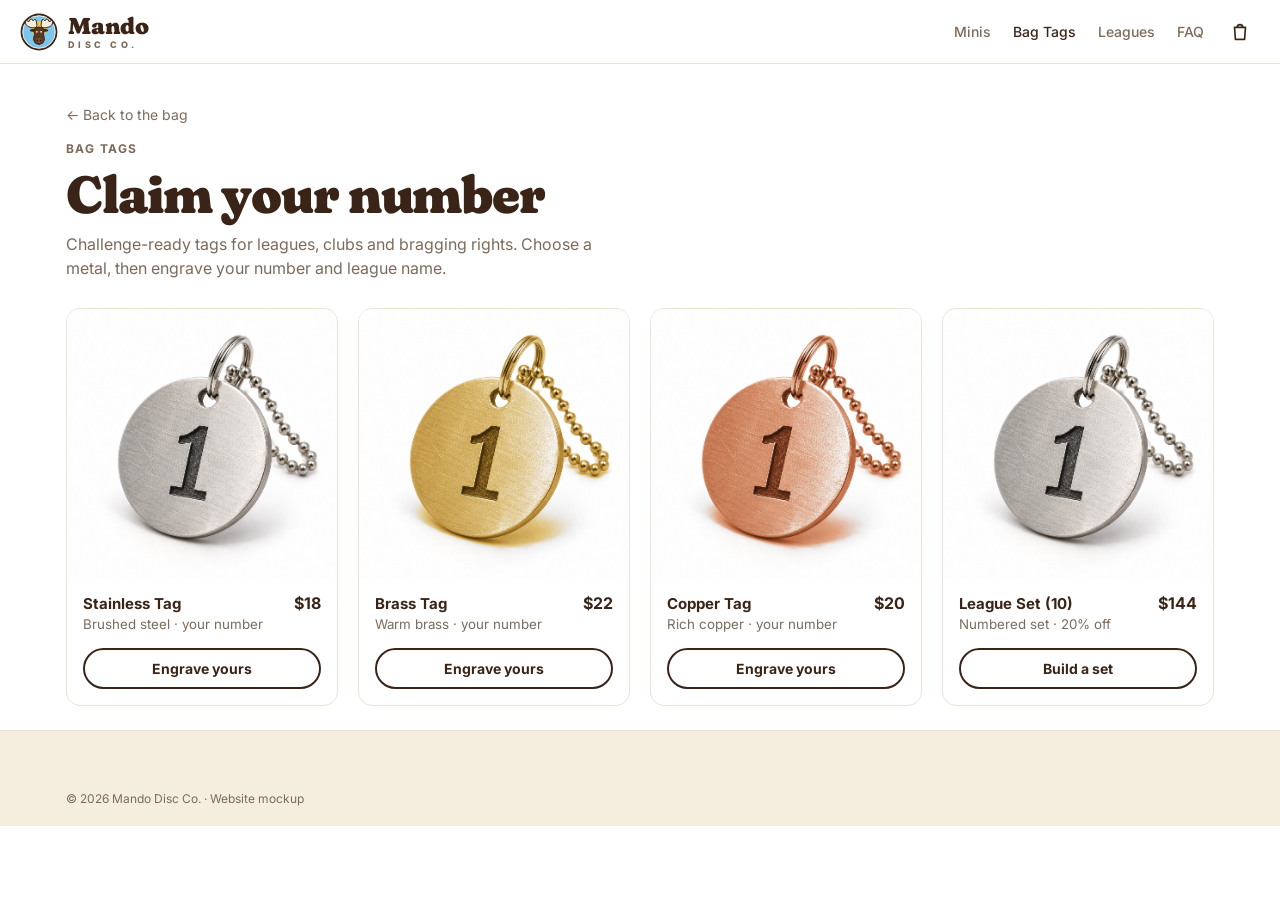
==== commit 20881230: "Rebrand to Mando Disc Co. with moose mascot - Placeholder moose badge (assets/moose-badge.svg) as lo" ====
--- a/shop-bag-tags.html
+++ b/shop-bag-tags.html
@@ -3,16 +3,16 @@
 <head>
 <meta charset="utf-8">
 <meta name="viewport" content="width=device-width, initial-scale=1">
-<title>Shop Bag Tags | Lead Card Customs</title>
+<title>Shop Bag Tags | Mando Disc Co.</title>
 <link rel="preconnect" href="https://fonts.googleapis.com">
 <link rel="preconnect" href="https://fonts.gstatic.com" crossorigin>
-<link href="https://fonts.googleapis.com/css2?family=Inter:wght@400;500;600;700;800;900&display=swap" rel="stylesheet">
-<link rel="icon" href="data:image/svg+xml,%3Csvg xmlns=%22http://www.w3.org/2000/svg%22 viewBox=%220 0 32 32%22%3E%3Ccircle cx=%2216%22 cy=%2216%22 r=%2215%22 fill=%22%2315181d%22/%3E%3Ccircle cx=%2216%22 cy=%2216%22 r=%229%22 fill=%22none%22 stroke=%22%23e6ff00%22 stroke-width=%223%22/%3E%3Ccircle cx=%2216%22 cy=%2216%22 r=%222.6%22 fill=%22%23e6ff00%22/%3E%3C/svg%3E">
+<link href="https://fonts.googleapis.com/css2?family=Fraunces:opsz,wght,SOFT@9..144,700..900,0..100&family=Inter:wght@400;500;600;700;800;900&display=swap" rel="stylesheet">
+<link rel="icon" href="assets/moose-badge.svg" type="image/svg+xml">
 <link rel="stylesheet" href="styles.css">
 </head>
 <body>
 <header class="site-header">
-  <a class="brand" href="index.html" aria-label="Lead Card Customs home"><svg class="brand-mark" viewBox="0 0 32 32" aria-hidden="true"><circle cx="16" cy="16" r="15" fill="#15181d"/><circle cx="16" cy="16" r="9" fill="none" stroke="#e6ff00" stroke-width="3"/><circle cx="16" cy="16" r="2.6" fill="#e6ff00"/></svg><span class="brand-text"><span class="brand-name">LEAD CARD</span><span class="brand-sub">CUSTOMS</span></span></a>
+  <a class="brand" href="index.html" aria-label="Mando Disc Co. home"><img class="brand-mark" src="assets/moose-badge.svg" alt="" width="38" height="38"><span class="brand-text"><span class="brand-name">Mando</span><span class="brand-sub">DISC CO.</span></span></a>
   <nav class="site-nav" aria-label="Main">
     <a href="shop-minis.html">Minis</a>
     <a href="shop-bag-tags.html" aria-current="page">Bag Tags</a>
@@ -53,6 +53,6 @@
     </a>
   </section>
 </main>
-<footer class="site-footer"><p class="wrap fine">© 2026 Lead Card Customs · Website mockup</p></footer>
+<footer class="site-footer"><p class="wrap fine">© 2026 Mando Disc Co. · Website mockup</p></footer>
 </body>
 </html>
--- a/styles.css
+++ b/styles.css
@@ -1,7 +1,10 @@
 :root{
-  --bg:#ffffff; --ink:#15181d; --muted:#6b7280; --line:#e7e7ea; --soft:#f6f6f7;
-  --accent:#15181d;
-  --hl:#e6ff00; --hl-edge:rgba(40,44,0,.55);
+  /* Mando Disc Co. palette */
+  --brown:#3A2417; --sky:#7CC6EE; --cream:#F5EEDF; --sun:#FFC83D;
+  --bg:#ffffff; --ink:var(--brown); --muted:#7d6a5b; --line:#ebe3d6; --soft:#f8f3ea;
+  --accent:var(--sky);
+  --hl:var(--sun); --hl-edge:rgba(58,36,23,.75);
+  --display:"Fraunces",Georgia,serif;
   --header:64px; --panel-w:420px;
   --ease:cubic-bezier(.65,0,.35,1);
 }
@@ -17,10 +20,10 @@
 /* header */
 .site-header{position:sticky;top:0;z-index:30;height:var(--header);display:flex;align-items:center;gap:16px;padding:0 20px;background:#fff;border-bottom:1px solid var(--line)}
 .brand{display:inline-flex;align-items:center;gap:10px;text-decoration:none;white-space:nowrap}
-.brand-mark{width:30px;height:30px;flex:none}
+.brand-mark{width:38px;height:38px;flex:none}
 .brand-text{display:flex;flex-direction:column;line-height:1}
-.brand-name{font-weight:900;font-size:16px;letter-spacing:.08em}
-.brand-sub{font-weight:700;font-size:9.5px;letter-spacing:.42em;color:var(--muted);margin-top:3px}
+.brand-name{font-family:var(--display);font-weight:900;font-size:23px;letter-spacing:-.01em;font-variation-settings:"SOFT" 100}
+.brand-sub{font-weight:800;font-size:9px;letter-spacing:.38em;color:var(--muted);margin-top:2px}
 .site-nav{display:flex;gap:22px;font-size:14px;margin-left:auto}
 .site-nav a{text-decoration:none;color:var(--muted);font-weight:500}
 .site-nav a:hover,.site-nav a[aria-current]{color:var(--ink)}
@@ -39,15 +42,15 @@
 .hero{display:block;width:100%;height:100%}
 .stage-hint{position:absolute;left:0;right:0;bottom:10px;margin:0;text-align:center;font-size:13px;color:var(--muted);transition:opacity .3s;pointer-events:none}
 
-.outline{fill:transparent;stroke:var(--hl);stroke-width:6;stroke-linejoin:round;transition:stroke-width .2s,opacity .35s}
-.outline-glow{fill:none;stroke:var(--hl);stroke-width:20;stroke-linejoin:round;opacity:.4;animation:pulse 2.2s ease-in-out infinite;transition:opacity .35s}
+.outline{fill:transparent;stroke:var(--hl);stroke-width:6;paint-order:stroke;stroke-linejoin:round;transition:stroke-width .2s,opacity .35s}
+.outline-glow{fill:none;stroke:var(--hl-edge);stroke-width:10;stroke-linejoin:round;opacity:.55;animation:pulse 2.2s ease-in-out infinite;transition:opacity .35s}
 .item-link .outline{pointer-events:all}
 .leader{stroke:var(--hl);stroke-width:4;fill:none;stroke-linecap:round;stroke-linejoin:round}
 .leader-halo{stroke:var(--hl-edge);stroke-width:6.5;fill:none;stroke-linecap:round;stroke-linejoin:round}
 .dot{fill:var(--hl);stroke:var(--hl-edge);stroke-width:1.5}
 .label{transition:opacity .35s}
 .cta .pill{fill:#fff;stroke:var(--ink);stroke-width:2;transition:fill .2s}
-.cta text{font:700 30px "Inter",system-ui,sans-serif;fill:var(--ink);transition:fill .2s}
+.cta text{font:800 30px "Fraunces",Georgia,serif;font-variation-settings:"SOFT" 100;fill:var(--ink);transition:fill .2s}
 .cta .arrow{stroke:var(--ink);stroke-width:2.5;fill:none;transition:transform .2s}
 .cta,.item-link{cursor:pointer;outline:none}
 .callout:has(a:hover) .pill,.cta:focus-visible .pill{fill:var(--ink)}
@@ -55,7 +58,7 @@
 .callout:has(a:hover) .arrow,.cta:focus-visible .arrow{stroke:#fff;transform:translateX(5px)}
 .callout:has(a:hover) .outline,.callout:has(.cta:focus-visible) .outline{stroke-width:8}
 .callout:has(a:hover) .outline-glow,.callout:has(.cta:focus-visible) .outline-glow{opacity:.6;animation:none}
-@keyframes pulse{50%{opacity:.15}}
+@keyframes pulse{50%{opacity:.2}}
 
 .tint,.stamp{opacity:0;transition:opacity .4s}
 .stamp text{font-family:"Inter",system-ui,sans-serif}
@@ -113,11 +116,11 @@
 .qty button{width:40px;height:100%;border:0;background:none;font-size:20px;cursor:pointer}
 .qty output{min-width:24px;text-align:center;font-weight:700}
 .btn-primary,.btn-ghost,.btn-light{display:inline-flex;align-items:center;justify-content:center;gap:6px;height:48px;padding:0 22px;border-radius:999px;font-weight:700;text-decoration:none;cursor:pointer;border:2px solid var(--ink);transition:transform .15s,background .15s}
-.btn-primary{background:var(--ink);color:#fff}
+.btn-primary{background:var(--brown);color:var(--cream)}
 .btn-primary:hover{transform:translateY(-1px)}
 .btn-ghost{background:#fff;color:var(--ink)}
 .btn-ghost:hover{background:var(--soft)}
-.btn-light{background:var(--hl);border-color:var(--hl);color:var(--ink)}
+.btn-light{background:var(--sun);border-color:var(--sun);color:var(--brown)}
 .panel-foot .btn-primary{flex:1}
 
 /* cart */
@@ -141,12 +144,13 @@
 /* content */
 .intro{padding:56px 16px 24px;text-align:center}
 .intro .eyebrow{margin-bottom:10px}
+.intro h1,.shop-head h1,.shelf-head h2,.league h2,.faq h2,.panel-head h2,.step h3{font-family:var(--display);font-variation-settings:"SOFT" 100;font-weight:900}
 .intro h1{font-size:clamp(32px,5.5vw,56px);letter-spacing:-.03em;margin:0 0 12px;line-height:1.05}
 .intro p{max-width:560px;margin:0 auto;color:var(--muted);line-height:1.55}
 .intro-cta{display:flex;gap:12px;justify-content:center;flex-wrap:wrap;margin-top:24px}
 .steps{display:grid;grid-template-columns:repeat(3,1fr);gap:16px;padding-top:32px;padding-bottom:32px}
 .step{padding:22px;border:1px solid var(--line);border-radius:16px}
-.step span{display:grid;place-items:center;width:32px;height:32px;border-radius:50%;background:var(--hl);font-weight:800;font-size:14px}
+.step span{display:grid;place-items:center;width:32px;height:32px;border-radius:50%;background:var(--sky);font-weight:800;font-size:14px}
 .step h3{margin:14px 0 6px;font-size:17px}
 .step p{margin:0;color:var(--muted);font-size:14px;line-height:1.5}
 .shelf{padding-top:28px}
@@ -168,14 +172,16 @@
 .league{margin:48px 0;background:var(--ink);color:#fff}
 .league-inner{display:flex;align-items:center;justify-content:space-between;gap:24px;padding-top:48px;padding-bottom:48px;flex-wrap:wrap}
 .league h2{font-size:clamp(26px,4vw,38px);margin:8px 0 10px;letter-spacing:-.02em}
-.league p{margin:0;color:#b9bec7;max-width:560px;line-height:1.55}
-.league .eyebrow{color:var(--hl)}
+.league p{margin:0;color:#d9c8b3;max-width:560px;line-height:1.55}
+.league .eyebrow{color:var(--sky)}
+.league-moose{width:120px;height:120px;flex:none}
+.league-copy{flex:1;min-width:260px}
 .faq{padding-bottom:48px;max-width:760px}
 .faq h2{font-size:26px;letter-spacing:-.02em}
 .faq details{border-bottom:1px solid var(--line);padding:16px 0}
 .faq summary{font-weight:700;cursor:pointer}
 .faq details p{color:var(--muted);line-height:1.55;margin:10px 0 0}
-.site-footer{border-top:1px solid var(--line);padding:36px 0 20px;background:var(--soft)}
+.site-footer{border-top:1px solid var(--line);padding:36px 0 20px;background:var(--cream)}
 .footer-inner{display:flex;justify-content:space-between;gap:24px;flex-wrap:wrap}
 .footer-inner p{color:var(--muted);font-size:14px}
 .newsletter{flex:1 1 280px;max-width:440px;min-width:0}
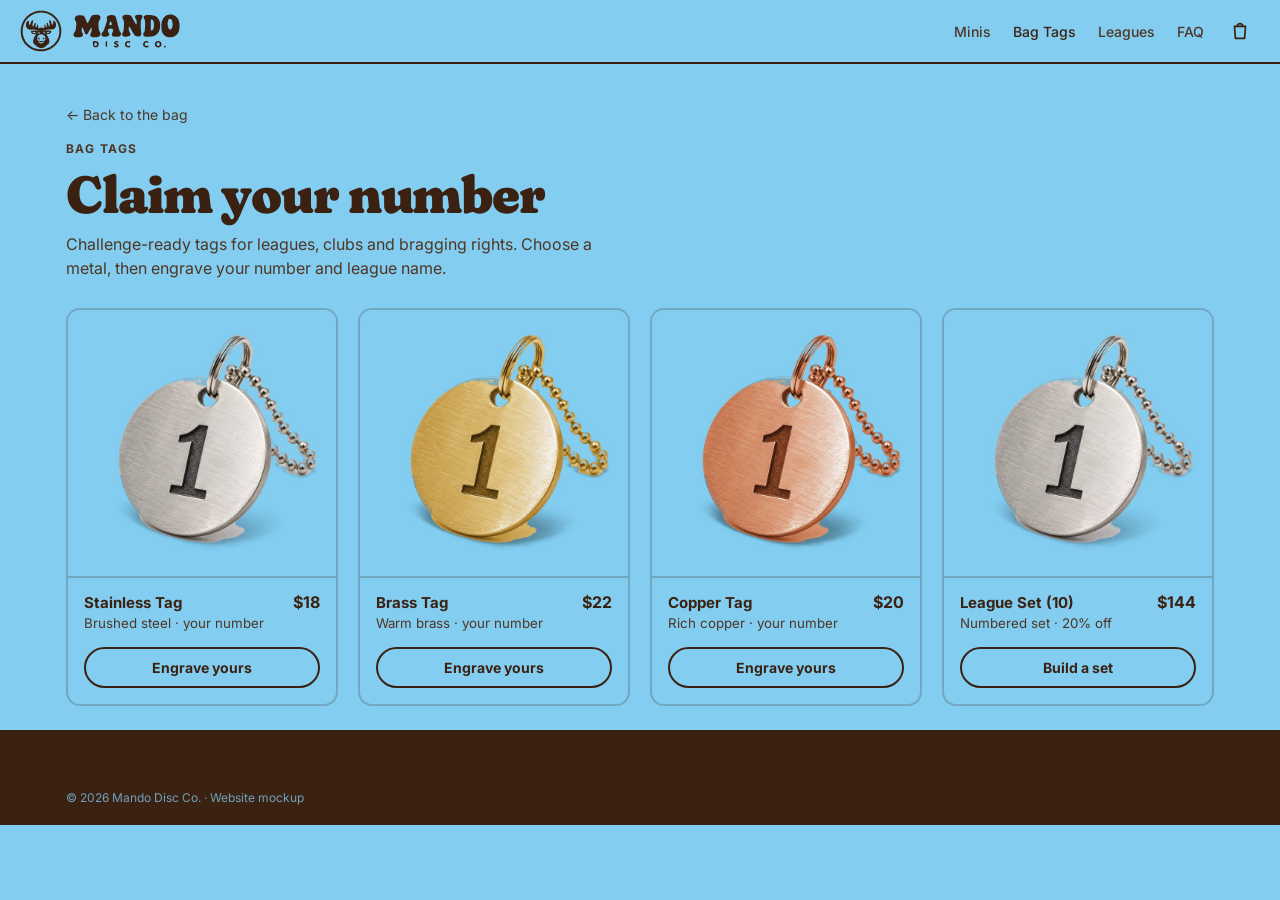
==== commit 97252f7e: "Apply Mando two-color brand: traced logos, sky blue backdrops - Logos traced from the brand board in" ====
--- a/shop-bag-tags.html
+++ b/shop-bag-tags.html
@@ -7,12 +7,12 @@
 <link rel="preconnect" href="https://fonts.googleapis.com">
 <link rel="preconnect" href="https://fonts.gstatic.com" crossorigin>
 <link href="https://fonts.googleapis.com/css2?family=Fraunces:opsz,wght,SOFT@9..144,700..900,0..100&family=Inter:wght@400;500;600;700;800;900&display=swap" rel="stylesheet">
-<link rel="icon" href="assets/moose-badge.svg" type="image/svg+xml">
+<link rel="icon" href="assets/brand/badge.svg" type="image/svg+xml">
 <link rel="stylesheet" href="styles.css">
 </head>
 <body>
 <header class="site-header">
-  <a class="brand" href="index.html" aria-label="Mando Disc Co. home"><img class="brand-mark" src="assets/moose-badge.svg" alt="" width="38" height="38"><span class="brand-text"><span class="brand-name">Mando</span><span class="brand-sub">DISC CO.</span></span></a>
+  <a class="brand" href="index.html" aria-label="Mando Disc Co. home"><img class="brand-mark" src="assets/brand/badge.svg" alt="" width="42" height="42"><img class="brand-word" src="assets/brand/wordmark.svg" alt="" height="36"></a>
   <nav class="site-nav" aria-label="Main">
     <a href="shop-minis.html">Minis</a>
     <a href="shop-bag-tags.html" aria-current="page">Bag Tags</a>
@@ -32,22 +32,22 @@
   </section>
   <section class="grid">
     <a class="card" href="index.html#tag?metal=stainless">
-      <div class="img"><img src="assets/tag-stainless.jpg" alt="Stainless Tag" loading="lazy"></div>
+      <div class="img"><img src="assets/tag-stainless-sky.jpg" alt="Stainless Tag" loading="lazy"></div>
       <div class="info"><div><h3>Stainless Tag</h3><small>Brushed steel · your number</small></div><span class="price">$18</span></div>
       <span class="btn">Engrave yours</span>
     </a>
     <a class="card" href="index.html#tag?metal=brass">
-      <div class="img"><img src="assets/tag-brass.jpg" alt="Brass Tag" loading="lazy"></div>
+      <div class="img"><img src="assets/tag-brass-sky.jpg" alt="Brass Tag" loading="lazy"></div>
       <div class="info"><div><h3>Brass Tag</h3><small>Warm brass · your number</small></div><span class="price">$22</span></div>
       <span class="btn">Engrave yours</span>
     </a>
     <a class="card" href="index.html#tag?metal=copper">
-      <div class="img"><img src="assets/tag-copper.jpg" alt="Copper Tag" loading="lazy"></div>
+      <div class="img"><img src="assets/tag-copper-sky.jpg" alt="Copper Tag" loading="lazy"></div>
       <div class="info"><div><h3>Copper Tag</h3><small>Rich copper · your number</small></div><span class="price">$20</span></div>
       <span class="btn">Engrave yours</span>
     </a>
     <a class="card" href="index.html#tag?qty=10&amp;top=YOUR%20LEAGUE">
-      <div class="img"><img src="assets/tag-stainless.jpg" alt="League Set (10)" loading="lazy"></div>
+      <div class="img"><img src="assets/tag-stainless-sky.jpg" alt="League Set (10)" loading="lazy"></div>
       <div class="info"><div><h3>League Set (10)</h3><small>Numbered set · 20% off</small></div><span class="price">$144</span></div>
       <span class="btn">Build a set</span>
     </a>
--- a/styles.css
+++ b/styles.css
@@ -1,9 +1,10 @@
 :root{
   /* Mando Disc Co. palette */
-  --brown:#3A2417; --sky:#7CC6EE; --cream:#F5EEDF; --sun:#FFC83D;
-  --bg:#ffffff; --ink:var(--brown); --muted:#7d6a5b; --line:#ebe3d6; --soft:#f8f3ea;
-  --accent:var(--sky);
-  --hl:var(--sun); --hl-edge:rgba(58,36,23,.75);
+  /* Mando Disc Co.: two colors only */
+  --brown:#3A2112; --sky:#82CDF0;
+  --bg:var(--sky); --ink:var(--brown); --muted:#4f3626; --line:rgba(58,33,18,.22); --soft:rgba(58,33,18,.07);
+  --accent:var(--brown);
+  --hl:var(--sky); --hl-edge:var(--brown);
   --display:"Fraunces",Georgia,serif;
   --header:64px; --panel-w:420px;
   --ease:cubic-bezier(.65,0,.35,1);
@@ -18,47 +19,45 @@
 .eyebrow{margin:0;font-size:12px;font-weight:700;letter-spacing:.12em;text-transform:uppercase;color:var(--muted)}
 
 /* header */
-.site-header{position:sticky;top:0;z-index:30;height:var(--header);display:flex;align-items:center;gap:16px;padding:0 20px;background:#fff;border-bottom:1px solid var(--line)}
+.site-header{position:sticky;top:0;z-index:30;height:var(--header);display:flex;align-items:center;gap:16px;padding:0 20px;background:var(--sky);border-bottom:2px solid var(--brown)}
 .brand{display:inline-flex;align-items:center;gap:10px;text-decoration:none;white-space:nowrap}
-.brand-mark{width:38px;height:38px;flex:none}
-.brand-text{display:flex;flex-direction:column;line-height:1}
-.brand-name{font-family:var(--display);font-weight:900;font-size:23px;letter-spacing:-.01em;font-variation-settings:"SOFT" 100}
-.brand-sub{font-weight:800;font-size:9px;letter-spacing:.38em;color:var(--muted);margin-top:2px}
+.brand-mark{width:42px;height:42px;flex:none}
+.brand-word{height:36px;width:auto;display:block}
 .site-nav{display:flex;gap:22px;font-size:14px;margin-left:auto}
 .site-nav a{text-decoration:none;color:var(--muted);font-weight:500}
 .site-nav a:hover,.site-nav a[aria-current]{color:var(--ink)}
 .cart-btn{position:relative;display:grid;place-items:center;width:40px;height:40px;border-radius:50%;text-decoration:none}
 .cart-btn:hover{background:var(--soft)}
 .cart-btn svg{width:22px;height:22px}
-.cart-count{position:absolute;top:2px;right:0;min-width:18px;height:18px;padding:0 5px;border-radius:9px;background:var(--ink);color:#fff;font-size:11px;font-weight:700;display:grid;place-items:center}
+.cart-count{position:absolute;top:2px;right:0;min-width:18px;height:18px;padding:0 5px;border-radius:9px;background:var(--ink);color:var(--sky);font-size:11px;font-weight:700;display:grid;place-items:center}
 .cart-count[data-empty]{display:none}
 .cart-count.bump{animation:bump .4s}
 @keyframes bump{40%{transform:scale(1.35)}}
 
 /* hero stage */
-.stage{position:relative;height:min(calc(100vh - var(--header)),66vw);min-height:300px;overflow:hidden;background:#fff}
+.stage{position:relative;height:min(calc(100vh - var(--header)),66vw);min-height:300px;overflow:hidden;background:var(--sky)}
 .zoomer{position:absolute;inset:0;transform-origin:0 0;transition:transform .8s var(--ease)}
 .zoomer.instant{transition:none}
 .hero{display:block;width:100%;height:100%}
 .stage-hint{position:absolute;left:0;right:0;bottom:10px;margin:0;text-align:center;font-size:13px;color:var(--muted);transition:opacity .3s;pointer-events:none}
 
-.outline{fill:transparent;stroke:var(--hl);stroke-width:6;paint-order:stroke;stroke-linejoin:round;transition:stroke-width .2s,opacity .35s}
-.outline-glow{fill:none;stroke:var(--hl-edge);stroke-width:10;stroke-linejoin:round;opacity:.55;animation:pulse 2.2s ease-in-out infinite;transition:opacity .35s}
+.outline{fill:transparent;stroke:var(--hl);stroke-width:5;paint-order:stroke;stroke-linejoin:round;transition:stroke-width .2s,opacity .35s}
+.outline-glow{fill:none;stroke:var(--hl-edge);stroke-width:12;stroke-linejoin:round;opacity:.95;animation:pulse 2.2s ease-in-out infinite;transition:opacity .35s}
 .item-link .outline{pointer-events:all}
-.leader{stroke:var(--hl);stroke-width:4;fill:none;stroke-linecap:round;stroke-linejoin:round}
-.leader-halo{stroke:var(--hl-edge);stroke-width:6.5;fill:none;stroke-linecap:round;stroke-linejoin:round}
-.dot{fill:var(--hl);stroke:var(--hl-edge);stroke-width:1.5}
+.leader{stroke:var(--hl);stroke-width:3.5;fill:none;stroke-linecap:round;stroke-linejoin:round}
+.leader-halo{stroke:var(--hl-edge);stroke-width:8;fill:none;stroke-linecap:round;stroke-linejoin:round}
+.dot{fill:var(--hl);stroke:var(--hl-edge);stroke-width:3}
 .label{transition:opacity .35s}
-.cta .pill{fill:#fff;stroke:var(--ink);stroke-width:2;transition:fill .2s}
-.cta text{font:800 30px "Fraunces",Georgia,serif;font-variation-settings:"SOFT" 100;fill:var(--ink);transition:fill .2s}
-.cta .arrow{stroke:var(--ink);stroke-width:2.5;fill:none;transition:transform .2s}
+.cta .pill{fill:var(--brown);stroke:var(--brown);stroke-width:2;transition:fill .2s}
+.cta text{font:800 30px "Fraunces",Georgia,serif;font-variation-settings:"SOFT" 100;fill:var(--sky);transition:fill .2s}
+.cta .arrow{stroke:var(--sky);stroke-width:2.5;fill:none;transition:transform .2s}
 .cta,.item-link{cursor:pointer;outline:none}
-.callout:has(a:hover) .pill,.cta:focus-visible .pill{fill:var(--ink)}
-.callout:has(a:hover) .cta text,.cta:focus-visible text{fill:#fff}
-.callout:has(a:hover) .arrow,.cta:focus-visible .arrow{stroke:#fff;transform:translateX(5px)}
+.callout:has(a:hover) .pill,.cta:focus-visible .pill{fill:var(--sky)}
+.callout:has(a:hover) .cta text,.cta:focus-visible text{fill:var(--brown)}
+.callout:has(a:hover) .arrow,.cta:focus-visible .arrow{stroke:var(--brown);transform:translateX(5px)}
 .callout:has(a:hover) .outline,.callout:has(.cta:focus-visible) .outline{stroke-width:8}
-.callout:has(a:hover) .outline-glow,.callout:has(.cta:focus-visible) .outline-glow{opacity:.6;animation:none}
-@keyframes pulse{50%{opacity:.2}}
+.callout:has(a:hover) .outline-glow,.callout:has(.cta:focus-visible) .outline-glow{opacity:1;stroke-width:15;animation:none}
+@keyframes pulse{50%{opacity:.55}}
 
 .tint,.stamp{opacity:0;transition:opacity .4s}
 .stamp text{font-family:"Inter",system-ui,sans-serif}
@@ -73,13 +72,13 @@
 body[data-kind="mini"] #tintMini,body[data-kind="mini"] #miniStamp,body[data-kind="tag"] #tintTag{opacity:1}
 
 /* side panel (customizer + cart) */
-.panel{position:fixed;z-index:40;top:var(--header);right:0;bottom:0;width:var(--panel-w);max-width:100%;background:#fff;border-left:1px solid var(--line);box-shadow:-20px 0 40px rgba(0,0,0,.06);display:flex;flex-direction:column;transform:translateX(105%);transition:transform .55s var(--ease);visibility:hidden}
+.panel{position:fixed;z-index:40;top:var(--header);right:0;bottom:0;width:var(--panel-w);max-width:100%;background:var(--sky);border-left:2px solid var(--brown);box-shadow:-20px 0 40px rgba(58,33,18,.18);display:flex;flex-direction:column;transform:translateX(105%);transition:transform .55s var(--ease);visibility:hidden}
 .panel.open{transform:none;visibility:visible}
-.panel-head{display:flex;align-items:center;gap:12px;padding:18px 20px 14px;border-bottom:1px solid var(--line)}
+.panel-head{display:flex;align-items:center;gap:12px;padding:18px 20px 14px;border-bottom:2px solid var(--brown)}
 .panel-head h2{margin:2px 0 0;font-size:22px;letter-spacing:-.01em}
 .panel-price{margin-left:auto;font-weight:800;font-size:20px}
 .cart .panel-head .icon-btn{margin-left:auto}
-.icon-btn{width:38px;height:38px;flex:none;border:1px solid var(--line);border-radius:50%;background:#fff;display:grid;place-items:center;cursor:pointer}
+.icon-btn{width:38px;height:38px;flex:none;border:2px solid var(--brown);border-radius:50%;background:transparent;display:grid;place-items:center;cursor:pointer}
 .icon-btn:hover{background:var(--soft)}
 .icon-btn svg{width:18px;height:18px}
 .panel-body{flex:1;overflow-y:auto;padding:6px 20px 20px}
@@ -90,20 +89,20 @@
 .swatches{display:flex;flex-wrap:wrap;gap:10px}
 .swatch{position:relative;width:40px;height:40px;border-radius:50%;border:0;cursor:pointer;box-shadow:inset 0 0 0 1px rgba(0,0,0,.12);transition:transform .15s}
 .swatch:hover{transform:scale(1.08)}
-.swatch[aria-checked="true"]{box-shadow:0 0 0 2px #fff,0 0 0 4px var(--ink)}
-.swatch small{position:absolute;top:-6px;right:-8px;background:var(--ink);color:#fff;font-size:9px;font-weight:700;padding:2px 4px;border-radius:6px}
+.swatch[aria-checked="true"]{box-shadow:0 0 0 2px var(--sky),0 0 0 4px var(--ink)}
+.swatch small{position:absolute;top:-6px;right:-8px;background:var(--ink);color:var(--sky);font-size:9px;font-weight:700;padding:2px 4px;border-radius:6px}
 .seg{display:flex;flex-wrap:wrap;gap:8px}
 .seg label{cursor:pointer;-webkit-user-select:none;user-select:none}
 .panel-head,.tag-preview,legend,.qty,.swatches,.panel-foot{-webkit-user-select:none;user-select:none}
 .panel button,.panel label,.cta,.item-link{-webkit-tap-highlight-color:transparent}
 .seg input{position:absolute;opacity:0;pointer-events:none}
-.seg span{display:block;padding:9px 14px;border:1.5px solid var(--line);border-radius:999px;font-size:14px;font-weight:600;transition:all .15s}
-.seg input:checked+span{border-color:var(--ink);background:var(--ink);color:#fff}
+.seg span{display:block;padding:9px 14px;border:1.5px solid rgba(58,33,18,.45);border-radius:999px;font-size:14px;font-weight:600;transition:all .15s}
+.seg input:checked+span{border-color:var(--ink);background:var(--ink);color:var(--sky)}
 .seg input:focus-visible+span{outline:2px solid var(--accent);outline-offset:2px}
 .field{display:block;margin-top:14px}
 .field>span{display:block;font-size:14px;font-weight:700;margin-bottom:6px}
 .field small{font-weight:500;color:var(--muted)}
-.field input,.field select{width:100%;height:44px;padding:0 12px;border:1.5px solid var(--line);border-radius:10px;background:#fff}
+.field input,.field select{width:100%;height:44px;padding:0 12px;border:1.5px solid rgba(58,33,18,.45);border-radius:10px;background:transparent}
 .field input:focus,.field select:focus{outline:none;border-color:var(--ink)}
 .row{display:grid;grid-template-columns:1fr 1fr;gap:12px}
 .note{margin:18px 0 0;padding:10px 12px;border-radius:10px;background:var(--soft);font-size:13px;color:var(--muted)}
@@ -111,16 +110,16 @@
 .tag-preview svg{width:110px;height:110px;flex:none}
 .tag-preview p{margin:0;font-size:13px;color:var(--muted)}
 .pv-ink{fill:rgba(20,20,20,.82)}
-.panel-foot{display:flex;gap:12px;align-items:center;padding:14px 20px calc(14px + env(safe-area-inset-bottom));border-top:1px solid var(--line);background:#fff}
-.qty{display:flex;align-items:center;border:1.5px solid var(--line);border-radius:999px;height:48px}
+.panel-foot{display:flex;gap:12px;align-items:center;padding:14px 20px calc(14px + env(safe-area-inset-bottom));border-top:2px solid var(--brown);background:var(--sky)}
+.qty{display:flex;align-items:center;border:1.5px solid rgba(58,33,18,.45);border-radius:999px;height:48px}
 .qty button{width:40px;height:100%;border:0;background:none;font-size:20px;cursor:pointer}
 .qty output{min-width:24px;text-align:center;font-weight:700}
 .btn-primary,.btn-ghost,.btn-light{display:inline-flex;align-items:center;justify-content:center;gap:6px;height:48px;padding:0 22px;border-radius:999px;font-weight:700;text-decoration:none;cursor:pointer;border:2px solid var(--ink);transition:transform .15s,background .15s}
-.btn-primary{background:var(--brown);color:var(--cream)}
+.btn-primary{background:var(--brown);color:var(--sky)}
 .btn-primary:hover{transform:translateY(-1px)}
-.btn-ghost{background:#fff;color:var(--ink)}
+.btn-ghost{background:transparent;color:var(--ink)}
 .btn-ghost:hover{background:var(--soft)}
-.btn-light{background:var(--sun);border-color:var(--sun);color:var(--brown)}
+.btn-light{background:var(--sky);border-color:var(--sky);color:var(--brown)}
 .panel-foot .btn-primary{flex:1}
 
 /* cart */
@@ -134,11 +133,11 @@
 .cart-foot{flex-direction:column;align-items:stretch}
 .cart-foot .btn-primary{flex:none}
 .subtotal{display:flex;justify-content:space-between;font-size:15px}
-.scrim{position:fixed;inset:var(--header) 0 0 0;z-index:35;background:rgba(10,12,16,.25)}
-.kb-bar{position:fixed;left:0;right:0;top:0;z-index:70;display:flex;justify-content:flex-end;padding:6px 10px;background:#f1f1f3;border-top:1px solid #d6d6da}
+.scrim{position:fixed;inset:var(--header) 0 0 0;z-index:35;background:rgba(58,33,18,.35)}
+.kb-bar{position:fixed;left:0;right:0;top:0;z-index:70;display:flex;justify-content:flex-end;padding:6px 10px;background:var(--sky);border-top:2px solid var(--brown)}
 .kb-bar[hidden]{display:none}
-.kb-bar button{border:0;background:none;color:#0a66ff;font-weight:700;font-size:16px;padding:6px 8px}
-.toast{position:fixed;left:50%;bottom:24px;z-index:60;transform:translate(-50%,calc(100% + 40px));background:var(--ink);color:#fff;padding:12px 18px;border-radius:999px;font-size:14px;font-weight:600;transition:transform .35s var(--ease);pointer-events:none;white-space:nowrap}
+.kb-bar button{border:0;background:none;color:var(--brown);font-weight:700;font-size:16px;padding:6px 8px}
+.toast{position:fixed;left:50%;bottom:24px;z-index:60;transform:translate(-50%,calc(100% + 40px));background:var(--ink);color:var(--sky);padding:12px 18px;border-radius:999px;font-size:14px;font-weight:600;transition:transform .35s var(--ease);pointer-events:none;white-space:nowrap}
 .toast.show{transform:translate(-50%,0)}
 
 /* content */
@@ -149,8 +148,8 @@
 .intro p{max-width:560px;margin:0 auto;color:var(--muted);line-height:1.55}
 .intro-cta{display:flex;gap:12px;justify-content:center;flex-wrap:wrap;margin-top:24px}
 .steps{display:grid;grid-template-columns:repeat(3,1fr);gap:16px;padding-top:32px;padding-bottom:32px}
-.step{padding:22px;border:1px solid var(--line);border-radius:16px}
-.step span{display:grid;place-items:center;width:32px;height:32px;border-radius:50%;background:var(--sky);font-weight:800;font-size:14px}
+.step{padding:22px;border:2px solid var(--line);border-radius:16px}
+.step span{display:grid;place-items:center;width:32px;height:32px;border-radius:50%;background:var(--brown);color:var(--sky);font-weight:800;font-size:14px}
 .step h3{margin:14px 0 6px;font-size:17px}
 .step p{margin:0;color:var(--muted);font-size:14px;line-height:1.5}
 .shelf{padding-top:28px}
@@ -159,20 +158,20 @@
 .shelf-head h2{margin:0;font-size:26px;letter-spacing:-.02em}
 .shelf-head a{font-size:14px;color:var(--muted);text-decoration:none}
 .grid{display:grid;grid-template-columns:repeat(auto-fill,minmax(220px,1fr));gap:20px;padding:20px 0 24px}
-.card{border:1px solid var(--line);border-radius:14px;overflow:hidden;background:#fff;transition:box-shadow .2s,transform .2s;text-decoration:none;display:block}
-.card:hover{box-shadow:0 10px 30px rgba(0,0,0,.08);transform:translateY(-2px)}
-.card .img{aspect-ratio:1/1;background:#fff}
+.card{border:2px solid var(--line);border-radius:14px;overflow:hidden;background:transparent;transition:box-shadow .2s,transform .2s;text-decoration:none;display:block}
+.card:hover{border-color:var(--brown);box-shadow:0 10px 30px rgba(58,33,18,.15);transform:translateY(-2px)}
+.card .img{aspect-ratio:1/1;background:var(--sky);border-bottom:2px solid var(--line)}
 .card .img img{width:100%;height:100%;object-fit:cover;display:block}
 .card .info{padding:14px 16px 16px;display:flex;justify-content:space-between;align-items:baseline;gap:8px}
 .card h3{margin:0;font-size:15px}
 .card small{display:block;color:var(--muted);margin-top:3px}
 .price{font-weight:700}
 .card .btn{display:block;margin:0 16px 16px;padding:10px;border-radius:999px;border:2px solid var(--ink);text-align:center;font-weight:700;font-size:14px}
-.card:hover .btn{background:var(--ink);color:#fff}
-.league{margin:48px 0;background:var(--ink);color:#fff}
+.card:hover .btn{background:var(--ink);color:var(--sky)}
+.league{margin:48px 0;background:var(--ink);color:var(--sky)}
 .league-inner{display:flex;align-items:center;justify-content:space-between;gap:24px;padding-top:48px;padding-bottom:48px;flex-wrap:wrap}
 .league h2{font-size:clamp(26px,4vw,38px);margin:8px 0 10px;letter-spacing:-.02em}
-.league p{margin:0;color:#d9c8b3;max-width:560px;line-height:1.55}
+.league p{margin:0;color:var(--sky);opacity:.85;max-width:560px;line-height:1.55}
 .league .eyebrow{color:var(--sky)}
 .league-moose{width:120px;height:120px;flex:none}
 .league-copy{flex:1;min-width:260px}
@@ -181,14 +180,17 @@
 .faq details{border-bottom:1px solid var(--line);padding:16px 0}
 .faq summary{font-weight:700;cursor:pointer}
 .faq details p{color:var(--muted);line-height:1.55;margin:10px 0 0}
-.site-footer{border-top:1px solid var(--line);padding:36px 0 20px;background:var(--cream)}
+.site-footer{padding:36px 0 20px;background:var(--brown);color:var(--sky)}
+.site-footer .brand-word{height:34px}
+.site-footer .btn-primary{background:var(--sky);color:var(--brown);border-color:var(--sky)}
 .footer-inner{display:flex;justify-content:space-between;gap:24px;flex-wrap:wrap}
-.footer-inner p{color:var(--muted);font-size:14px}
+.footer-inner p{color:var(--sky);opacity:.85;font-size:14px}
 .newsletter{flex:1 1 280px;max-width:440px;min-width:0}
 .newsletter label{display:block;font-weight:700;font-size:14px;margin-bottom:8px}
 .newsletter div{display:flex;gap:8px}
-.newsletter input{height:48px;padding:0 14px;border:1.5px solid var(--line);border-radius:999px;width:100%;min-width:0;flex:1;background:#fff}
-.fine{font-size:12px;color:var(--muted);margin-top:24px}
+.newsletter input{height:48px;padding:0 14px;border:1.5px solid var(--sky);border-radius:999px;width:100%;min-width:0;flex:1;background:transparent;color:var(--sky)}
+.newsletter input::placeholder{color:var(--sky);opacity:.6}
+.fine{font-size:12px;color:inherit;opacity:.75;margin-top:24px}
 
 /* shop pages */
 .shop-head{padding:40px 0 8px}
@@ -205,7 +207,7 @@
   .site-nav{gap:16px}
   .stage{height:70vw}
   .label{display:none}
-  .panel{top:auto;height:calc(100vh - var(--header) - 70vw);height:calc(100dvh - var(--header) - 70vw);min-height:50dvh;border-left:0;border-top:1px solid var(--line);border-radius:18px 18px 0 0;transform:translateY(105%);box-shadow:0 -12px 30px rgba(0,0,0,.1)}
+  .panel{top:auto;height:calc(100vh - var(--header) - 70vw);height:calc(100dvh - var(--header) - 70vw);min-height:50dvh;border-left:0;border-top:2px solid var(--brown);border-radius:18px 18px 0 0;transform:translateY(105%);box-shadow:0 -12px 30px rgba(0,0,0,.1)}
   .cart{top:var(--header);height:auto;border-radius:0}
   .steps{grid-template-columns:1fr}
   .row{grid-template-columns:1fr 1fr}
